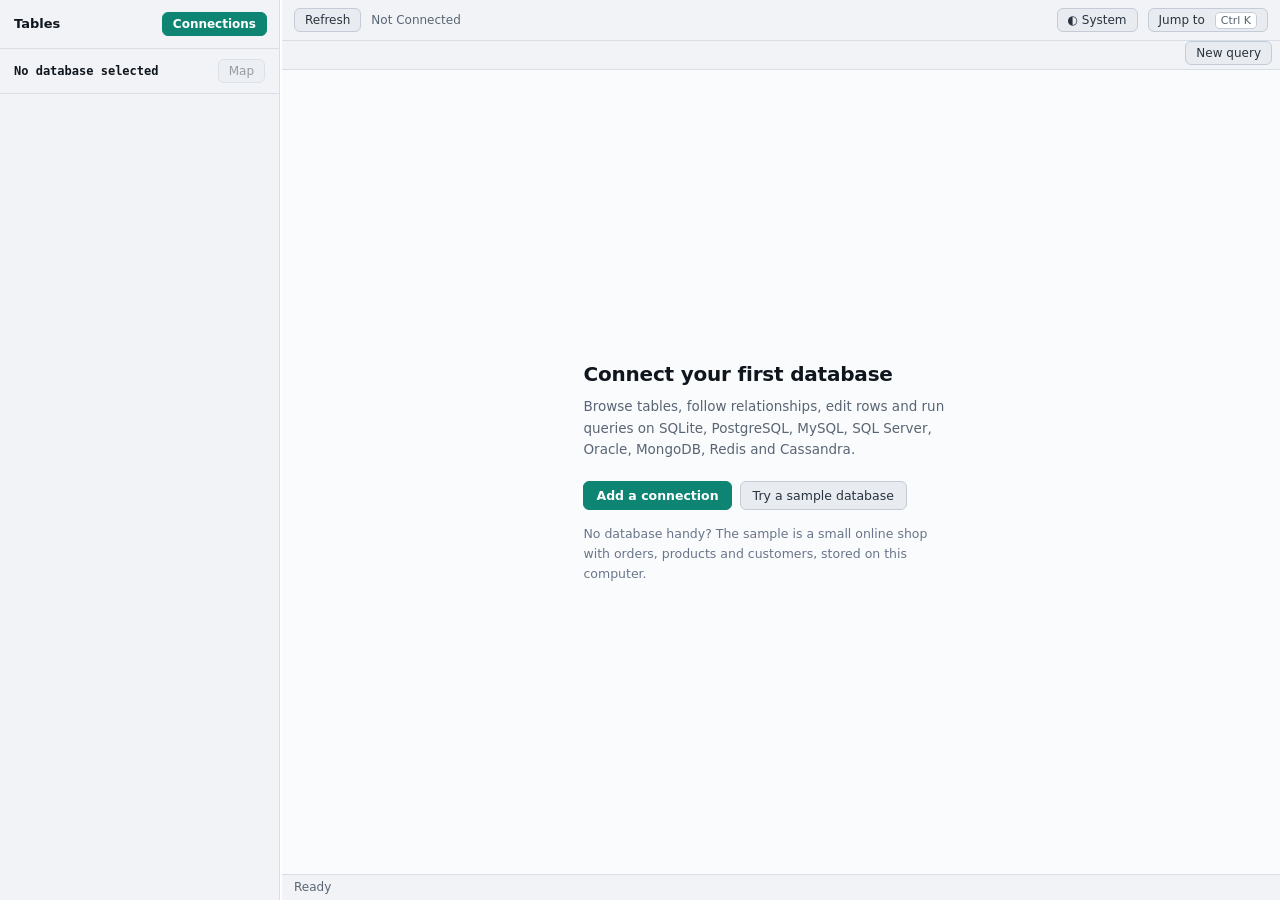
==== static/index.html @ adbc09a6 "Search every table for a value Cmd/Ctrl+Shift+F (or the palette) lists the tables that hold a value " ====
<!DOCTYPE html>
<html lang="en">
<head>
    <meta charset="UTF-8">
    <meta name="viewport" content="width=device-width, initial-scale=1.0">
    <title>Database Visualizer</title>
    <link rel="icon" href="data:image/svg+xml,%3Csvg xmlns='http://www.w3.org/2000/svg' viewBox='0 0 16 16'%3E%3Crect width='16' height='16' rx='3' fill='%2312161b'/%3E%3Cpath d='M3 4.5h10M3 8h10M3 11.5h10M6.5 4v8' stroke='%233fb8a5' stroke-width='1.4' fill='none'/%3E%3C/svg%3E">
    <link rel="stylesheet" href="/static/css/styles.css?v=20261101a">
    <link rel="stylesheet" href="/static/css/theme.css?v=20261101a">
    <link rel="stylesheet" href="/static/lib/codemirror/codemirror.min.css">
    <link rel="stylesheet" href="/static/lib/codemirror/theme/monokai.min.css">
    <link rel="stylesheet" href="/static/lib/codemirror/addon/hint/show-hint.min.css">
</head>
<body>
    <div class="app-container">
        <!-- Sidebar -->
        <div class="sidebar" id="sidebar">
            <!-- Sidebar Header with Connections Button -->
            <div class="sidebar-header">
                <h2>Tables</h2>
                <button class="btn btn-primary btn-sm" id="manage-connections-btn" title="Manage Connections">
                    Connections
                </button>
            </div>

            <!-- Database Browser Section -->
            <div class="database-browser-section">
                <div class="tables-header" id="current-database-header">
                    <span id="current-database-name">No database selected</span>
                    <button class="btn btn-sm" id="open-map-btn" title="See how the tables relate" disabled>Map</button>
                </div>
                <div class="tables-content" id="tables-content">
                    <!-- Tables will be loaded here -->
                </div>
            </div>
        </div>

        <!-- Resize Handle -->
        <div class="sidebar-resize-handle" id="sidebar-resize-handle"></div>

        <!-- Main content area -->
        <div class="main-content">
            <!-- Toolbar -->
            <div class="toolbar">
                <div class="toolbar-left">
                    <button class="btn btn-sm" id="refresh-btn" title="Refresh">
                        Refresh
                    </button>
                    <div class="connection-badge" id="active-conn-badge" style="display: none;">
                        <span class="connection-dot"></span>
                        <span class="connection-name" id="active-conn-name">Not Connected</span>
                    </div>
                    <span class="connection-status" id="connection-status">Not Connected</span>
                </div>
                <div class="toolbar-right">
                    <button class="btn btn-sm" id="theme-btn" title="Colour theme: follow the system, light or dark"></button>
                    <button class="btn btn-sm" id="palette-btn" title="Jump to a table, connection or action">Jump to <kbd>⌘K</kbd></button>
                </div>
            </div>

            <!-- Tabs -->
            <div class="tabs-container">
                <div class="tabs-header" id="tabs-header">
                    <!-- Tabs will be dynamically inserted here -->
                </div>
                <button class="btn btn-sm tab-new" id="new-query-tab-btn" title="New query tab">New query</button>
            </div>

            <!-- Main content area for tabs -->
            <div class="main-content" id="main-content">
                <!-- Tab content areas will be dynamically inserted here -->
            </div>

            <!-- Status bar -->
            <div class="status-bar">
                <div class="status-left">
                    <span id="status-message">Ready</span>
                </div>
                <div class="status-right">
                    <span id="execution-time"></span>
                    <span id="row-count"></span>
                </div>
            </div>
        </div>
    </div>

    <!-- Connection Modal -->
    <div class="modal" id="connection-modal">
        <div class="modal-content">
            <div class="modal-header">
                <h3 id="connection-modal-title">New connection</h3>
                <span class="modal-close" id="connection-modal-close" role="button" aria-label="Close" tabindex="0">×</span>
            </div>
            <div class="modal-body">
                <form id="connection-form">
                    <div class="form-group">
                        <label>Name</label>
                        <input type="text" name="name" class="form-control" placeholder="My Database" required>
                    </div>

                    <div class="form-group" id="environment-group">
                        <label>Environment</label>
                        <select name="environment" id="environment-select" class="form-control">
                            <option value="">Not set</option>
                            <option value="local">Local</option>
                            <option value="development">Development</option>
                            <option value="staging">Staging</option>
                            <option value="production">Production</option>
                        </select>
                        <p class="form-hint" id="environment-hint" style="display: none;">Production connections start read-only. Untick it below if you need to change data.</p>
                    </div>

                    <div class="form-group">
                        <label>Type</label>
                        <select name="type" class="form-control" required>
                            <option value="">Select database type</option>
                            <option value="sqlite">SQLite</option>
                            <option value="postgresql">PostgreSQL</option>
                            <option value="mysql">MySQL</option>
                            <option value="sqlserver">SQL Server</option>
                            <option value="oracle">Oracle</option>
                            <option value="mongodb">MongoDB</option>
                            <option value="redis">Redis</option>
                            <option value="cassandra">Cassandra</option>
                        </select>
                    </div>

                    <div class="form-group" id="host-group">
                        <label>Host</label>
                        <input type="text" name="host" class="form-control" placeholder="localhost">
                    </div>

                    <div class="form-group" id="port-group">
                        <label>Port</label>
                        <input type="number" name="port" class="form-control" placeholder="5432">
                    </div>

                    <div class="form-group" id="connection-url-group" style="display: none;">
                        <label>Connection URL</label>
                        <input type="text" name="connection_url" class="form-control" placeholder="mongodb://username:password@host:port/database?authSource=admin">
                    </div>

                    <div class="form-group" id="database-group">
                        <label>Database / Path</label>
                        <input type="text" name="database" class="form-control" placeholder="database name or file path">
                    </div>

                    <div class="form-group" id="username-group">
                        <label>Username</label>
                        <input type="text" name="username" class="form-control" placeholder="username">
                    </div>

                    <div class="form-group" id="password-group">
                        <label>Password</label>
                        <input type="password" name="password" class="form-control" placeholder="password">
                    </div>

                    <div class="form-group" id="readonly-group">
                        <label class="check-row">
                            <input type="checkbox" name="read_only" id="read-only-checkbox">
                            <span>Read-only: block inserts, updates, deletes and schema changes</span>
                        </label>
                    </div>

                    <div class="form-group" id="ssh-toggle-group">
                        <label class="check-row">
                            <input type="checkbox" name="ssh_enabled" id="ssh-enabled-checkbox">
                            <span>Connect through an SSH tunnel</span>
                        </label>
                    </div>

                    <div id="ssh-fields" class="ssh-fields" style="display: none;">
                        <div class="form-row">
                            <div class="form-group grow">
                                <label>SSH server</label>
                                <input type="text" name="ssh_host" class="form-control" placeholder="bastion.example.com" autocomplete="off">
                            </div>
                            <div class="form-group narrow">
                                <label>Port</label>
                                <input type="number" name="ssh_port" class="form-control" placeholder="22">
                            </div>
                        </div>
                        <div class="form-group">
                            <label>SSH user</label>
                            <input type="text" name="ssh_user" class="form-control" placeholder="your login on the SSH server" autocomplete="off">
                        </div>
                        <div class="form-group">
                            <label>Sign in with</label>
                            <select name="ssh_auth" id="ssh-auth-select" class="form-control">
                                <option value="password">Password</option>
                                <option value="key">Private key file</option>
                            </select>
                        </div>
                        <div class="form-group" id="ssh-password-group">
                            <label>SSH password</label>
                            <input type="password" name="ssh_password" class="form-control" autocomplete="new-password">
                        </div>
                        <div class="form-group" id="ssh-key-group" style="display: none;">
                            <label>Private key file</label>
                            <input type="text" name="ssh_key_path" class="form-control" placeholder="~/.ssh/id_ed25519" autocomplete="off">
                        </div>
                        <div class="form-group" id="ssh-passphrase-group" style="display: none;">
                            <label>Key passphrase (leave empty if the key has none)</label>
                            <input type="password" name="ssh_passphrase" class="form-control" autocomplete="new-password">
                        </div>
                        <p class="form-hint">The database host and port above are as seen from the SSH server, for example <code>localhost</code> or a private address.</p>
                    </div>

                    <div class="form-group" id="ssl-group" style="display: none;">
                        <label style="display: flex; align-items: center; gap: 8px; cursor: pointer;">
                            <input type="checkbox" name="use_ssl" id="use-ssl-checkbox" style="cursor: pointer;">
                            <span>Use SSL/TLS</span>
                        </label>
                    </div>

                    <div class="form-group" id="ssl-certs-group" style="display: none;">
                        <label>CA Certificate (optional)</label>
                        <input type="file" name="ca_cert" id="ca-cert-file" class="form-control" accept=".pem,.crt,.cer" style="padding: 4px;">
                        <small style="color: #999; font-size: 11px;">Root CA certificate for server verification</small>
                    </div>

                    <div class="form-group" id="ssl-client-cert-group" style="display: none;">
                        <label>Client Certificate (optional)</label>
                        <input type="file" name="client_cert" id="client-cert-file" class="form-control" accept=".pem,.crt,.cer" style="padding: 4px;">
                        <small style="color: #999; font-size: 11px;">Client certificate for mutual TLS</small>
                    </div>

                    <div class="form-group" id="ssl-client-key-group" style="display: none;">
                        <label>Client Key (optional)</label>
                        <input type="file" name="client_key" id="client-key-file" class="form-control" accept=".pem,.key" style="padding: 4px;">
                        <small style="color: #999; font-size: 11px;">Private key for client certificate</small>
                    </div>

                    <div class="form-actions">
                        <button type="button" class="btn" id="test-connection-btn">Test connection</button>
                        <button type="submit" class="btn btn-primary">Save connection</button>
                        <button type="button" class="btn" id="cancel-connection-btn">Cancel</button>
                    </div>
                </form>
            </div>
        </div>
    </div>

    <!-- Assistant settings -->
    <input type="file" id="import-file" accept=".csv,.tsv,.txt,text/csv,text/plain,text/tab-separated-values" hidden>
    <div class="modal" id="import-modal">
        <div class="modal-content modal-large">
            <div class="modal-header">
                <h3 id="import-title">Import CSV</h3>
                <span class="modal-close" id="import-close" role="button" aria-label="Close" tabindex="0">×</span>
            </div>
            <div class="modal-body">
                <div id="import-body"></div>
                <div class="import-status" id="import-status" role="status" style="display: none;"></div>
                <div class="form-actions">
                    <button type="button" class="btn" id="import-cancel">Cancel</button>
                    <button type="button" class="btn" id="import-check" title="Try every row and undo it again, to see whether the import would work">Check without importing</button>
                    <button type="button" class="btn btn-primary" id="import-run">Import</button>
                </div>
            </div>
        </div>
    </div>

    <div class="modal" id="saved-queries-modal">
        <div class="modal-content modal-medium">
            <div class="modal-header">
                <h3>Saved queries</h3>
                <span class="modal-close" id="saved-queries-close" role="button" aria-label="Close" tabindex="0">×</span>
            </div>
            <div class="modal-body">
                <input type="search" class="form-control" id="saved-queries-filter" placeholder="Filter by name or SQL" aria-label="Filter saved queries" autocomplete="off" autocapitalize="off" autocorrect="off" spellcheck="false">
                <div class="saved-list" id="saved-queries-list"></div>
                <p class="form-hint" id="saved-queries-empty"></p>
            </div>
        </div>
    </div>

    <div class="modal" id="explorer-modal">
        <div class="modal-content modal-medium">
            <div class="modal-header">
                <h3 id="explorer-title">Explore this record</h3>
                <span class="modal-close" id="explorer-close" role="button" aria-label="Close" tabindex="0">×</span>
            </div>
            <div class="modal-body">
                <button type="button" class="btn" id="explorer-back" hidden>← Back</button>
                <div id="explorer-body"></div>
            </div>
        </div>
    </div>

    <div class="modal" id="ai-settings-modal">
        <div class="modal-content modal-medium">
            <div class="modal-header">
                <h3>SQL assistant</h3>
                <span class="modal-close" id="ai-settings-close" role="button" aria-label="Close" tabindex="0">×</span>
            </div>
            <div class="modal-body">
                <p class="ai-lede">Describe what you want in plain English and Claude writes the SQL into your editor. It never runs it: you read it, then press Run.</p>
                <div class="ai-disclosure">
                    <strong>What is sent to the Anthropic API when you use it</strong>
                    <ul>
                        <li>the type of database (for example MySQL)</li>
                        <li>the <em>names</em> of your tables and columns, and the foreign keys between them</li>
                        <li>the text you type</li>
                    </ul>
                    <strong>What is never sent</strong>
                    <ul>
                        <li>row data, query results, passwords, hosts or file paths</li>
                    </ul>
                    <p>Use <em>Show what's sent</em> in the Ask panel to see the exact text before anything is sent.</p>
                </div>
                <div class="form-group">
                    <label>Anthropic API key</label>
                    <input type="password" id="ai-key" class="form-control" autocomplete="new-password" spellcheck="false">
                    <p class="form-hint">Stored encrypted on this computer. Create one in the Anthropic Console. Using it is billed to your Anthropic account.</p>
                    <p class="form-hint" id="ai-env-note" style="display: none;">No key is saved, so the <code>ANTHROPIC_API_KEY</code> from your environment will be used.</p>
                </div>
                <label class="check-row"><input type="checkbox" id="ai-consent"><span>I understand what is sent and that it leaves this computer</span></label>
                <div class="ai-error" id="ai-error" role="alert"></div>
                <div class="form-actions">
                    <span class="ai-state" id="ai-state"></span>
                    <button type="button" class="btn" id="ai-remove-key" style="display: none;">Remove saved key</button>
                    <button type="button" class="btn" id="ai-turn-off" style="display: none;">Turn off</button>
                    <button type="button" class="btn btn-primary" id="ai-save">Turn on</button>
                    <button type="button" class="btn" id="ai-cancel">Cancel</button>
                </div>
            </div>
        </div>
    </div>

    <!-- Connections Manager Modal -->
    <div class="modal" id="connections-manager-modal">
        <div class="modal-content modal-medium">
            <div class="modal-header">
                <h3>Connections</h3>
                <span class="modal-close" id="connections-manager-close" role="button" aria-label="Close" tabindex="0">×</span>
            </div>
            <div class="modal-body">
                <div class="connections-manager-toolbar">
                    <button class="btn btn-primary btn-sm" id="new-connection-btn-manager" title="New Connection">
                        New connection
                    </button>
                </div>
                <div class="connections-list" id="connections-list">
                    <!-- Connections will be loaded here -->
                </div>
            </div>
        </div>
    </div>

    <!-- Scripts -->
    <script src="/static/lib/codemirror/codemirror.min.js"></script>
    <script src="/static/lib/codemirror/mode/sql/sql.min.js"></script>
    <script src="/static/lib/codemirror/mode/javascript/javascript.min.js"></script>
    <script src="/static/lib/codemirror/addon/edit/matchbrackets.min.js"></script>
    <script src="/static/lib/codemirror/addon/edit/closebrackets.min.js"></script>
    <script src="/static/lib/codemirror/addon/search/searchcursor.min.js"></script>
    <script src="/static/lib/codemirror/addon/hint/show-hint.min.js"></script>
    <script src="/static/lib/codemirror/addon/hint/sql-hint.min.js"></script>
    <script src="/static/lib/codemirror/addon/hint/anyword-hint.min.js"></script>
    <script src="/static/lib/codemirror/addon/hint/javascript-hint.min.js"></script>

    <script src="/static/js/theme.js?v=20261101a"></script>
    <script src="/static/js/ui.js?v=20261101a"></script>
    <script src="/static/js/insights.js?v=20261101a"></script>
    <script src="/static/js/assistant.js?v=20261101a"></script>
    <script src="/static/js/saved.js?v=20261101a"></script>
    <script src="/static/js/importer.js?v=20261101a"></script>
    <script src="/static/js/relations.js?v=20261101a"></script>
    <script src="/static/js/finder.js?v=20261101a"></script>
    <script src="/static/js/explorer.js?v=20261101a"></script>
    <script src="/static/js/switcher.js?v=20261101a"></script>
    <script src="/static/js/connection.js?v=20261101a"></script>
    <script src="/static/js/query.js?v=20261101a"></script>
    <script src="/static/js/tabs.js?v=20261101a"></script>
    <script src="/static/js/search.js?v=20261101a"></script>
    <script src="/static/js/palette.js?v=20261101a"></script>
    <script src="/static/js/app.js?v=20261101a"></script>
</body>
</html>
---- static/css/styles.css ----
* {
    margin: 0;
    padding: 0;
    box-sizing: border-box;
}

:root {
    --primary-color: #007bff;
    --success-color: #28a745;
    --danger-color: #dc3545;
    --warning-color: #ffc107;
    --dark-bg: var(--lg-bg);
    --sidebar-bg: var(--lg-panel);
    --content-bg: var(--lg-content);
    --border-color: var(--lg-border);
    --text-color: #cccccc;
    --text-muted: var(--lg-muted-2);
    --hover-bg: var(--lg-hover);
    --input-bg: var(--lg-input);
}

body {
    font-family: -apple-system, BlinkMacSystemFont, 'Segoe UI', system-ui, sans-serif;
    font-size: 12px;
    color: var(--lg-text);
    background-color: var(--lg-bg);
    overflow: hidden;
    -webkit-font-smoothing: antialiased;
    -moz-osx-font-smoothing: grayscale;
}

.app-container {
    display: flex;
    height: 100vh;
    width: 100vw;
}

/* Sidebar */
.sidebar {
    width: 280px;
    min-width: 200px;
    max-width: 600px;
    background-color: var(--lg-panel);
    border-right: 1px solid var(--lg-border);
    display: flex;
    flex-direction: column;
    overflow: hidden;
    flex-shrink: 0;
}

/* Sidebar Resize Handle */
.sidebar-resize-handle {
    width: 5px;
    background-color: var(--lg-border);
    cursor: col-resize;
    position: relative;
    flex-shrink: 0;
}

.sidebar-resize-handle:hover {
    background-color: #007bff;
    width: 6px;
}

.sidebar-resize-handle::before {
    content: '';
    position: absolute;
    top: 0;
    bottom: 0;
    left: -4px;
    right: -4px;
    /* Invisible wider hit area for easier grabbing */
}

.sidebar-resize-handle::after {
    content: '';
    position: absolute;
    top: 50%;
    left: 50%;
    transform: translate(-50%, -50%);
    width: 3px;
    height: 30px;
    background: repeating-linear-gradient(
        to bottom,
        transparent,
        transparent 2px,
        var(--lg-muted-2) 2px,
        var(--lg-muted-2) 4px
    );
    opacity: 0;
}

.sidebar-resize-handle:hover::after {
    opacity: 0.3;
}

.sidebar-resize-handle.resizing {
    background-color: #007bff;
    width: 6px;
}

.sidebar-resize-handle.resizing::after {
    opacity: 0.5;
}

body.sidebar-resizing {
    cursor: col-resize !important;
    user-select: none !important;
}

body.sidebar-resizing * {
    cursor: col-resize !important;
}

.sidebar-header {
    padding: 10px 12px;
    border-bottom: 1px solid var(--lg-border);
    display: flex;
    justify-content: space-between;
    align-items: center;
    background-color: var(--lg-panel);
    flex-shrink: 0;
}

.sidebar-header h2 {
    font-size: 11px;
    font-weight: 600;
    color: var(--lg-muted);
    text-transform: uppercase;
    letter-spacing: 0.8px;
}

.sidebar-header .btn {
    display: flex;
    align-items: center;
    gap: 4px;
    font-size: 11px;
}

/* Database Browser Section */
.database-browser-section {
    flex: 1;
    display: flex;
    flex-direction: column;
    overflow: hidden;
    background-color: var(--lg-content);
}

/* Connections Manager Modal */
.connections-manager-toolbar {
    margin-bottom: 20px;
    display: flex;
    justify-content: flex-end;
}

#new-connection-btn-manager {
    font-weight: 500;
    padding: 8px 16px;
}

.modal-content.modal-medium {
    max-width: 650px;
}

#connections-manager-modal .connections-list {
    max-height: 450px;
    overflow-y: auto;
    padding: 10px;
    background-color: var(--lg-bg);
    border-radius: 8px;
}


#connections-manager-modal .connections-list::-webkit-scrollbar {
    width: 6px;
}

#connections-manager-modal .connections-list::-webkit-scrollbar-track {
    background: transparent;
}

#connections-manager-modal .connections-list::-webkit-scrollbar-thumb {
    background: var(--lg-border);
    border-radius: 3px;
}

#connections-manager-modal .connections-list::-webkit-scrollbar-thumb:hover {
    background: var(--lg-muted-2);
}

#connections-manager-modal .modal-body {
    padding: 24px;
}

#connections-manager-modal .modal-header h3 {
    font-size: 13px;
    font-weight: 600;
    text-transform: uppercase;
    letter-spacing: 0.5px;
    color: var(--lg-muted);
}

.connection-item {
    padding: 12px 14px;
    cursor: pointer;
    display: flex;
    justify-content: space-between;
    align-items: center;
    font-size: 12px;
    background-color: var(--lg-panel);
    border-radius: 6px;
    margin-bottom: 6px;
    border: 1px solid transparent;
}

.connection-item:hover {
    background-color: var(--lg-hover);
    border-color: var(--lg-border);
}

.connection-item.active {
    background-color: rgba(0, 123, 255, 0.12);
    border-color: #007bff;
    box-shadow: 0 0 0 1px rgba(0, 123, 255, 0.3);
}

.connection-item.connected:not(.active) {
    background-color: var(--lg-content);
    border-color: rgba(0, 123, 255, 0.2);
}

.connection-info {
    flex: 1;
    display: flex;
    align-items: center;
    gap: 12px;
    cursor: pointer;
    min-width: 0;
}

.connection-name {
    font-weight: 500;
    font-size: 13px;
    color: var(--lg-text);
    flex-shrink: 0;
}

.connection-type {
    font-size: 10px;
    color: var(--lg-muted-2);
    background-color: var(--wash-03);
    padding: 5px 12px;
    border-radius: 14px;
    display: inline-block;
    text-transform: uppercase;
    letter-spacing: 1px;
    font-weight: 600;
    border: 1px solid var(--wash-08);
}

.connection-actions {
    display: flex;
    gap: 4px;
    align-items: center;
}

.connection-actions button {
    background: transparent;
    border: none;
    color: var(--lg-muted-2);
    cursor: pointer;
    padding: 6px 8px;
    font-size: 16px;
    border-radius: 4px;
}

.connection-actions button:hover {
    background-color: var(--lg-hover);
    color: var(--lg-text);
}

.connection-actions .connect-btn {
    font-size: 18px;
}

.connection-item.connected .connection-actions .connect-btn,
.connection-item.active .connection-actions .connect-btn {
    color: #28a745;
}

.connection-actions .edit-btn,
.connection-actions .delete-btn {
    opacity: 0;
    transition: opacity 0.2s;
}

.connection-item:hover .connection-actions .edit-btn,
.connection-item:hover .connection-actions .delete-btn {
    opacity: 0.6;
}

.connection-actions .edit-btn:hover {
    opacity: 1 !important;
}

.connection-actions .delete-btn:hover {
    background-color: rgba(220, 53, 69, 0.15);
    color: #dc3545;
    opacity: 1 !important;
}

/* Tables Browser */
.tables-header {
    padding: 10px 12px;
    font-weight: 600;
    border-bottom: 1px solid var(--lg-border);
    background-color: var(--lg-panel);
    flex-shrink: 0;
}

#current-database-name {
    font-weight: 600;
    font-size: 12px;
    color: var(--lg-text);
    overflow: hidden;
    text-overflow: ellipsis;
    white-space: nowrap;
}

.tables-content {
    flex: 1;
    overflow-y: auto;
    padding: 8px;
    background-color: var(--lg-bg);
}

.tree-item {
    padding: 7px 10px;
    cursor: pointer;
    display: flex;
    align-items: center;
    gap: 8px;
    border-radius: 4px;
    transition: background-color 0.15s;
    margin-bottom: 2px;
    background-color: var(--lg-panel);
}

.tree-item:hover {
    background-color: var(--lg-field);
}

.tree-item.selected {
    background-color: #007bff;
}

.tree-icon {
    width: 16px;
    text-align: center;
    flex-shrink: 0;
    font-size: 14px;
}

.tree-label {
    flex: 1;
    overflow: hidden;
    text-overflow: ellipsis;
    white-space: nowrap;
    font-size: 12px;
    font-weight: 400;
    color: var(--lg-text);
}

.tree-count {
    font-size: 10px;
    color: var(--lg-muted);
    background-color: var(--wash-05);
    padding: 2px 6px;
    border-radius: 8px;
    font-weight: 500;
}

/* Main Content - moved to line 761 with proper overflow */

/* Toolbar */
.toolbar {
    padding: 8px 12px;
    border-bottom: 1px solid var(--lg-border);
    display: flex;
    justify-content: space-between;
    align-items: center;
    background-color: var(--lg-panel);
    flex-shrink: 0;
}

.toolbar-left, .toolbar-right {
    display: flex;
    gap: 10px;
    align-items: center;
}

.connection-status {
    font-size: 11px;
    color: var(--lg-muted);
    padding: 4px 8px;
    background-color: var(--lg-bg);
    border-radius: 3px;
}

.connection-status.connected {
    color: #28a745;
}

/* Tabs */
.tabs-container {
    display: flex;
    border-bottom: 1px solid var(--lg-border);
    background-color: var(--lg-panel);
    align-items: center;
    flex-shrink: 0;
}

.tabs-header {
    display: flex;
    flex: 1;
    overflow-x: auto;
}

.tab {
    padding: 8px 12px;
    cursor: pointer;
    border-right: 1px solid var(--lg-border);
    display: flex;
    align-items: center;
    gap: 6px;
    background-color: var(--lg-content);
    transition: background-color 0.15s;
    position: relative;
}

.tab:hover {
    background-color: var(--lg-field);
}

.tab.active {
    background-color: var(--lg-bg);
    border-bottom: 2px solid #007bff;
}

.tab-label {
    font-size: 12px;
    color: var(--lg-text);
}

.tab-close {
    font-size: 16px;
    opacity: 0.6;
    transition: opacity 0.2s;
}

.tab-close:hover {
    opacity: 1;
}

.tab-new {
    margin-left: auto;
    margin-right: 10px;
}

/* Query Editor */
.query-editor-container {
    border-bottom: 1px solid var(--lg-border);
}

.query-editor-toolbar {
    padding: 8px 12px;
    border-bottom: 1px solid var(--lg-border);
    display: flex;
    gap: 8px;
    align-items: center;
    background-color: var(--lg-panel);
}

.database-selector {
    padding: 4px 8px;
    background-color: var(--lg-field);
    border: 1px solid var(--lg-border-strong);
    border-radius: 3px;
    color: var(--lg-text);
    font-size: 12px;
}

.query-editor {
    height: 300px;
}

.CodeMirror {
    height: 100% !important;
    font-size: 12px;
    font-family: -apple-system, BlinkMacSystemFont, 'Segoe UI', system-ui, sans-serif;
}

/* Results */
.results-container {
    flex: 1;
    display: flex;
    flex-direction: column;
    overflow: hidden;
}

.results-toolbar {
    padding: 8px 12px;
    border-bottom: 1px solid var(--lg-border);
    display: flex;
    justify-content: space-between;
    align-items: center;
    background-color: var(--lg-panel);
}

.results-info {
    font-size: 11px;
    color: var(--lg-muted);
}

.results-actions {
    display: flex;
    gap: 10px;
}

.results-grid {
    flex: 1;
    overflow: auto;
}

.data-table {
    width: 100%;
    border-collapse: collapse;
    font-size: 12px;
    table-layout: fixed;
    font-family: -apple-system, BlinkMacSystemFont, 'Segoe UI', system-ui, sans-serif;
}

.data-table thead {
    background-color: var(--lg-deep);
    position: sticky;
    top: 0;
    z-index: 10;
}

.data-table th {
    padding: 8px 10px;
    text-align: left;
    font-weight: 600;
    border-bottom: 1px solid var(--lg-field);
    border-right: 1px solid var(--lg-field);
    position: relative;
    white-space: nowrap;
    min-width: 100px;
    background-color: var(--lg-deep);
    color: var(--lg-muted);
    font-size: 11px;
}

/* Inner content wrapper for proper text overflow */
.data-table th .th-content {
    display: block;
    overflow: hidden;
    text-overflow: ellipsis;
    white-space: nowrap;
    padding-right: 10px;
}

/* Resize handle */
.data-table th .resize-handle {
    position: absolute;
    top: 0;
    right: 0;
    width: 8px;
    height: 100%;
    cursor: col-resize !important;
    user-select: none;
    z-index: 1001;
    background-color: transparent;
}

.data-table th .resize-handle:hover {
    background-color: var(--wash-05);
}

.data-table th .resize-handle:active {
    background-color: rgba(0, 123, 255, 0.2);
}

/* Visual feedback during resize */
.data-table th.resizing {
    background-color: var(--lg-field);
}

body.col-resizing {
    cursor: col-resize !important;
    user-select: none !important;
}

.data-table tbody tr {
    background-color: #232323;
}

.data-table tbody tr:nth-child(odd) {
    background-color: var(--lg-bg);
}

.data-table tbody tr:hover {
    background-color: var(--lg-row-hover) !important;
}

.data-table td {
    padding: 6px 10px;
    border-bottom: 1px solid var(--lg-field);
    border-right: 1px solid var(--lg-field);
    overflow: hidden;
    text-overflow: ellipsis;
    white-space: nowrap;
    font-size: 12px;
    color: var(--lg-text);
}

.data-table td.null {
    color: var(--lg-faint);
    font-style: normal;
}

.data-table td.editable {
    cursor: text;
}

.data-table td.editable:focus {
    outline: 2px solid #007bff;
    outline-offset: -2px;
    background-color: var(--lg-field);
}

.data-table td.modified {
    background-color: rgba(255, 193, 7, 0.15);
    border-left: 3px solid #ffc107;
}

.data-table tr.new-row {
    background-color: rgba(40, 167, 69, 0.15);
}

.data-table tr.new-row td {
    border-left: 3px solid #28a745;
}

.data-table td.json-editable,
.data-table td.long-text-editable {
    cursor: default !important;
    position: relative;
    background-color: var(--wash-05);
    color: var(--lg-string);
}

.data-table td.json-editable .json-view-icon,
.data-table td.long-text-editable .json-view-icon {
    position: absolute;
    right: 5px;
    top: 50%;
    transform: translateY(-50%);
    cursor: pointer;
    padding: 2px 4px;
    border-radius: 3px;
    z-index: 10;
    pointer-events: all;
}

.data-table td.json-editable .json-view-icon:hover,
.data-table td.long-text-editable .json-view-icon:hover {
    background-color: var(--wash-10);
}

.data-table td.json-editable .json-preview,
.data-table td.long-text-editable .json-preview {
    display: inline-block;
    max-width: calc(100% - 25px);
}


.data-table td[contenteditable="false"] {
    background-color: var(--wash-05);
    color: var(--lg-string);
    cursor: not-allowed;
}

/* JSON cells - make clickable */
.json-cell {
    background-color: var(--wash-03);
    padding: 2px 6px;
    border-radius: 2px;
    border: 1px solid var(--wash-10);
    display: inline-flex;
    align-items: center;
    gap: 4px;
    min-width: 0;
    max-width: 100%;
    overflow: hidden;
    cursor: pointer;
}

.json-cell:hover {
    background-color: var(--wash-06);
    border-color: var(--wash-15);
}

.json-preview {
    flex: 1;
    overflow: hidden;
    text-overflow: ellipsis;
    white-space: nowrap;
    color: var(--lg-string);
}

.json-icon {
    opacity: 0.5;
    font-size: 10px;
    flex-shrink: 0;
}

/* JSON syntax highlighting */
.json-key {
    color: var(--lg-json-key);
}

.json-string {
    color: var(--lg-string);
}

.json-number {
    color: var(--lg-json-number);
}

.json-boolean {
    color: var(--lg-json-bool);
}

.json-null {
    color: var(--lg-muted-2);
}

/* Status Bar */
.status-bar {
    padding: 6px 12px;
    border-top: 1px solid var(--lg-border);
    background-color: var(--lg-panel);
    display: flex;
    justify-content: space-between;
    align-items: center;
    font-size: 11px;
    color: var(--lg-muted);
    flex-shrink: 0;
}

.status-right {
    display: flex;
    gap: 20px;
}

/* Buttons */
.btn {
    padding: 10px 20px;
    background-color: var(--lg-field);
    border: 2px solid var(--lg-border-strong);
    border-radius: 8px;
    color: var(--lg-text);
    cursor: pointer;
    font-size: 13px;
    font-weight: 500;
    transition: all 0.2s ease;
}

.btn:hover {
    background-color: #353535;
    border-color: var(--lg-border-stronger);
    transform: translateY(-1px);
}

.btn:active {
    transform: translateY(0);
}

.btn-sm {
    padding: 6px 12px;
    font-size: 12px;
}

.btn-primary {
    background: linear-gradient(135deg, #007bff 0%, #0056b3 100%);
    border-color: transparent;
    color: white;
    box-shadow: 0 2px 8px rgba(0, 123, 255, 0.3);
}

.btn-primary:hover {
    background: linear-gradient(135deg, #0069d9 0%, #004085 100%);
    box-shadow: 0 4px 12px rgba(0, 123, 255, 0.4);
}

.btn-success {
    background: linear-gradient(135deg, #28a745 0%, #1e7e34 100%);
    border-color: transparent;
    color: white;
    box-shadow: 0 2px 8px rgba(40, 167, 69, 0.3);
}

.btn-success:hover {
    background: linear-gradient(135deg, #218838 0%, #155724 100%);
    box-shadow: 0 4px 12px rgba(40, 167, 69, 0.4);
}

.btn-danger {
    background: linear-gradient(135deg, #dc3545 0%, #bd2130 100%);
    border-color: transparent;
    color: white;
    box-shadow: 0 2px 8px rgba(220, 53, 69, 0.3);
}

.btn-danger:hover {
    background: linear-gradient(135deg, #c82333 0%, #a71d2a 100%);
    box-shadow: 0 4px 12px rgba(220, 53, 69, 0.4);
}

/* Modal */
.modal {
    display: none;
    position: fixed;
    top: 0;
    left: 0;
    width: 100%;
    height: 100%;
    background-color: rgba(0, 0, 0, 0.75);
    backdrop-filter: blur(4px);
    -webkit-backdrop-filter: blur(4px);
    z-index: 1000;
    align-items: center;
    justify-content: center;
    animation: modalFadeIn 0.2s ease;
}

@keyframes modalFadeIn {
    from {
        opacity: 0;
    }
    to {
        opacity: 1;
    }
}

.modal.active {
    display: flex;
}

.modal-content {
    background: linear-gradient(to bottom, var(--lg-content) 0%, var(--lg-panel) 100%);
    border: 1px solid #4a4a4e;
    border-radius: 12px;
    width: 90%;
    max-width: 520px;
    max-height: 90vh;
    overflow: hidden;
    box-shadow: 0 20px 60px rgba(0, 0, 0, 0.5);
    display: flex;
    flex-direction: column;
    animation: modalSlideIn 0.3s ease;
}

@keyframes modalSlideIn {
    from {
        opacity: 0;
        transform: translateY(-30px) scale(0.95);
    }
    to {
        opacity: 1;
        transform: translateY(0) scale(1);
    }
}

.modal-content.modal-large {
    max-width: 90%;
}

.modal-header {
    padding: 20px 24px;
    border-bottom: 1px solid var(--lg-border);
    display: flex;
    justify-content: space-between;
    align-items: center;
    background: linear-gradient(135deg, #007bff 0%, #0056b3 100%);
    position: relative;
    overflow: hidden;
}

.modal-header::before {
    content: '';
    position: absolute;
    top: 0;
    left: 0;
    right: 0;
    bottom: 0;
    background: linear-gradient(135deg, var(--wash-10) 0%, rgba(255,255,255,0) 100%);
    pointer-events: none;
}

.modal-header h3 {
    font-size: 16px;
    font-weight: 600;
    color: var(--lg-modal-title);
    text-shadow: var(--lg-title-shadow);
    position: relative;
    z-index: 1;
}

.modal-close {
    font-size: 24px;
    cursor: pointer;
    color: var(--lg-modal-close);
    transition: all 0.2s;
    position: relative;
    z-index: 1;
    width: 32px;
    height: 32px;
    display: flex;
    align-items: center;
    justify-content: center;
    border-radius: 6px;
}

.modal-close:hover {
    color: var(--lg-modal-title);
    background-color: var(--wash-15);
    transform: scale(1.1);
}

.modal-body {
    padding: 24px;
    overflow-y: auto;
    max-height: calc(90vh - 120px);
}

.modal-body::-webkit-scrollbar {
    width: 8px;
}

.modal-body::-webkit-scrollbar-track {
    background: transparent;
}

.modal-body::-webkit-scrollbar-thumb {
    background-color: var(--wash-10);
    border-radius: 10px;
}

.modal-body::-webkit-scrollbar-thumb:hover {
    background-color: var(--wash-20);
}

/* Forms */
.form-group {
    margin-bottom: 18px;
}

.form-group label {
    display: block;
    margin-bottom: 8px;
    font-size: 12px;
    font-weight: 600;
    color: var(--lg-text);
    text-transform: uppercase;
    letter-spacing: 0.5px;
    font-size: 10px;
}

.form-control {
    width: 100%;
    padding: 10px 14px;
    background-color: var(--lg-bg);
    border: 2px solid var(--lg-border-strong);
    border-radius: 8px;
    color: var(--lg-text);
    font-size: 13px;
    transition: all 0.2s ease;
}

.form-control:hover {
    border-color: var(--lg-border-stronger);
}

.form-control:focus {
    outline: none;
    border-color: #007bff;
    background-color: #252525;
    box-shadow: 0 0 0 3px rgba(0, 123, 255, 0.1);
}

.form-control::placeholder {
    color: var(--lg-faint);
}

select.form-control {
    cursor: pointer;
    background-image: url("data:image/svg+xml,%3Csvg xmlns='http://www.w3.org/2000/svg' width='12' height='12' viewBox='0 0 12 12'%3E%3Cpath fill='%23999' d='M6 9L1 4h10z'/%3E%3C/svg%3E");
    background-repeat: no-repeat;
    background-position: right 12px center;
    padding-right: 35px;
    appearance: none;
    -webkit-appearance: none;
    -moz-appearance: none;
}

select.form-control:focus {
    background-image: url("data:image/svg+xml,%3Csvg xmlns='http://www.w3.org/2000/svg' width='12' height='12' viewBox='0 0 12 12'%3E%3Cpath fill='%23007bff' d='M6 9L1 4h10z'/%3E%3C/svg%3E");
}

select.form-control option {
    background-color: var(--lg-field);
    color: var(--lg-text);
    padding: 8px;
}

input[type="checkbox"] {
    width: 18px;
    height: 18px;
    cursor: pointer;
    accent-color: #007bff;
}

input[type="file"].form-control {
    padding: 8px 14px;
    cursor: pointer;
}

input[type="file"].form-control::-webkit-file-upload-button {
    padding: 6px 12px;
    background: linear-gradient(135deg, #007bff 0%, #0056b3 100%);
    border: none;
    border-radius: 6px;
    color: white;
    font-size: 12px;
    font-weight: 500;
    cursor: pointer;
    margin-right: 12px;
    transition: all 0.2s ease;
}

input[type="file"].form-control::-webkit-file-upload-button:hover {
    background: linear-gradient(135deg, #0069d9 0%, #004085 100%);
    box-shadow: 0 2px 8px rgba(0, 123, 255, 0.3);
}

.form-group small {
    display: block;
    margin-top: 6px;
    color: var(--lg-muted);
    font-size: 11px;
    line-height: 1.4;
}

.form-actions {
    margin-top: 28px;
    padding-top: 20px;
    border-top: 1px solid var(--lg-border-strong);
    display: flex;
    gap: 12px;
    justify-content: flex-end;
}

/* Table toolbar */
.table-toolbar {
    padding: 8px 12px;
    border-bottom: 1px solid var(--lg-field);
    display: flex;
    gap: 10px;
    align-items: center;
    background-color: var(--lg-deep);
    font-size: 12px;
}

.table-toolbar .results-info {
    color: var(--lg-muted);
    font-weight: 500;
}

/* Table data grid in MODAL only */
.modal .table-data-grid {
    overflow: auto;
    max-height: calc(90vh - 150px);
}

.pagination-controls {
    margin-left: auto;
    display: flex;
    gap: 8px;
    align-items: center;
}

.pagination-controls span {
    color: var(--lg-muted);
    font-size: 11px;
    padding: 4px 8px;
}

/* Scrollbar styling */
::-webkit-scrollbar {
    width: 12px;
    height: 12px;
}

::-webkit-scrollbar-track {
    background: var(--lg-deep);
}

::-webkit-scrollbar-thumb {
    background: var(--lg-border-strong);
    border-radius: 6px;
    border: 2px solid var(--lg-deep);
}

::-webkit-scrollbar-thumb:hover {
    background: var(--lg-border-stronger);
}

::-webkit-scrollbar-corner {
    background: var(--lg-deep);
}

/* Error message */
.error-message {
    padding: 15px;
    background-color: rgba(220, 53, 69, 0.1);
    border: 1px solid #dc3545;
    border-radius: 4px;
    color: #dc3545;
    margin: 10px;
    font-size: 12px;
}

.success-message {
    padding: 15px;
    background-color: rgba(40, 167, 69, 0.1);
    border: 1px solid #28a745;
    border-radius: 4px;
    color: #28a745;
    margin: 10px;
    font-size: 12px;
}

/* Loading spinner */
.spinner {
    border: 3px solid var(--lg-border);
    border-top: 3px solid #007bff;
    border-radius: 50%;
    width: 30px;
    height: 30px;
    animation: spin 1s linear infinite;
    margin: 20px auto;
}

@keyframes spin {
    0% { transform: rotate(0deg); }
    100% { transform: rotate(360deg); }
}

/* Connection Badge */
.connection-badge {
    display: flex;
    align-items: center;
    gap: 8px;
    padding: 6px 12px;
    background: #007bff;
    border-radius: 4px;
    font-weight: 500;
    font-size: 12px;
    margin-left: 10px;
}

.connection-dot {
    width: 8px;
    height: 8px;
    border-radius: 50%;
    background: #4ade80;
    animation: pulse 2s infinite;
    flex-shrink: 0;
}

@keyframes pulse {
    0%, 100% { opacity: 1; }
    50% { opacity: 0.5; }
}

/* Tab Icons */
.tab-icon {
    font-size: 14px;
    margin-right: 4px;
    flex-shrink: 0;
}

/* Main Content Area - OUTER container (sidebar sibling) */
.app-container > .main-content {
    flex: 1;
    display: flex;
    flex-direction: column;
    overflow: hidden;
    background-color: var(--lg-content);
}

/* Main Content Area - INNER container (for tab contents) */
#main-content {
    flex: 1;
    display: flex;
    flex-direction: column;
    overflow: hidden;
    min-height: 0;
}

.tab-content {
    display: none;
    flex: 1;
    flex-direction: column;
    overflow: hidden;
    min-height: 0;
}

.tab-content.active {
    display: flex !important;
}

/* Query Editor Container in Tab */
.tab-content .query-editor-container {
    border-bottom: 1px solid var(--border-color);
    display: flex;
    flex-direction: column;
}

.tab-content .query-editor {
    flex: 1;
    min-height: 300px;
}

.tab-content .results-container {
    flex: 1;
    display: flex;
    flex-direction: column;
    overflow: hidden;
}

/* Table Data Container in Tab */
.table-data-container {
    flex: 1;
    display: flex;
    flex-direction: column;
    overflow: hidden;
    background-color: var(--lg-bg);
}

.table-data-grid {
    flex: 1;
    overflow: auto;
    min-height: 0;
    background-color: var(--lg-bg);
}


.table-toolbar {
    flex-shrink: 0;
}


/* Tab close button hover */
.tab-close:hover {
    background-color: #dc3545;
    color: white;
    border-radius: 3px;
}

/* Connection Badges Container */
.connection-badges-container {
    display: flex;
    gap: 10px;
    align-items: center;
    margin-left: 15px;
    flex-wrap: wrap;
}

.connection-badges-container .connection-badge {
    display: flex;
    align-items: center;
    gap: 8px;
    padding: 6px 12px;
    background: var(--lg-input);
    border: 2px solid var(--lg-border);
    border-radius: 4px;
    font-weight: 500;
    font-size: 12px;
    cursor: pointer;
}

.connection-badges-container .connection-badge:hover {
    background: var(--lg-hover);
    border-color: #007bff;
}

.connection-badges-container .connection-badge.active {
    background: #007bff;
    border-color: #007bff;
}

.connection-badges-container .connection-close {
    margin-left: 5px;
    font-size: 16px;
    opacity: 0.6;
    cursor: pointer;
    padding: 0 4px;
}

.connection-badges-container .connection-close:hover {
    opacity: 1;
    background-color: #dc3545;
    color: white;
    border-radius: 3px;
}

/* Connection Item - Connected State */
.connection-item.connected {
    background-color: rgba(0, 123, 255, 0.1);
    border-left: 3px solid #007bff;
}

.connection-item.connected .connect-btn {
    color: #007bff;
}

.connection-info {
    cursor: pointer;
}

/* CodeMirror Autocomplete Styling */
.CodeMirror-hints {
    background: var(--lg-panel);
    border: 1px solid var(--lg-border);
    border-radius: 4px;
    box-shadow: 0 4px 12px rgba(0, 0, 0, 0.4);
    font-family: -apple-system, BlinkMacSystemFont, 'Segoe UI', 'Roboto', sans-serif;
    font-size: 12px;
    max-height: 300px;
    overflow-y: auto;
    padding: 4px 0;
    z-index: 10000;
}

.CodeMirror-hint {
    color: var(--lg-text);
    cursor: pointer;
    padding: 6px 12px;
    margin: 0;
}

.CodeMirror-hint:hover {
    background-color: var(--lg-hover);
}

.CodeMirror-hint-active {
    background-color: #007bff !important;
    color: #fff !important;
}

/* Scrollbar for autocomplete */
.CodeMirror-hints::-webkit-scrollbar {
    width: 8px;
}

.CodeMirror-hints::-webkit-scrollbar-track {
    background: var(--lg-bg);
}

.CodeMirror-hints::-webkit-scrollbar-thumb {
    background: var(--lg-border);
    border-radius: 4px;
}

.CodeMirror-hints::-webkit-scrollbar-thumb:hover {
    background: #4e4e52;
}

/* Table Search Controls */
.table-search-controls {
    display: flex;
    align-items: center;
    gap: 5px;
    margin-left: auto;
    margin-right: 10px;
}

.table-search-input {
    font-family: -apple-system, BlinkMacSystemFont, 'Segoe UI', 'Roboto', sans-serif;
}

.table-search-columns {
    font-family: -apple-system, BlinkMacSystemFont, 'Segoe UI', 'Roboto', sans-serif;
    max-width: 150px;
}

/* Notification Toast */
.notification {
    position: fixed;
    top: 20px;
    right: 20px;
    padding: 12px 20px;
    background: var(--lg-content);
    border: 1px solid var(--lg-border);
    border-radius: 6px;
    color: var(--lg-text);
    font-size: 13px;
    box-shadow: 0 4px 12px rgba(0, 0, 0, 0.3);
    z-index: 10000;
    opacity: 0;
    transform: translateY(-20px);
    transition: all 0.3s ease;
    max-width: 400px;
    word-wrap: break-word;
}

.notification-show {
    opacity: 1;
    transform: translateY(0);
}

.notification-success {
    border-left: 4px solid var(--success-color);
    background: linear-gradient(to right, rgba(40, 167, 69, 0.1), var(--lg-content));
}

.notification-error {
    border-left: 4px solid var(--danger-color);
    background: linear-gradient(to right, rgba(220, 53, 69, 0.1), var(--lg-content));
}

.notification-warning {
    border-left: 4px solid var(--warning-color);
    background: linear-gradient(to right, rgba(255, 193, 7, 0.1), var(--lg-content));
}

.notification-info {
    border-left: 4px solid var(--primary-color);
    background: linear-gradient(to right, rgba(0, 123, 255, 0.1), var(--lg-content));
}
---- static/css/theme.css ----
/* Theme layer: loaded after styles.css, which keeps the structural rules (layout, resizing, hints).
   Everything visual (colour, type, density, component look) is decided here from the tokens below. */

:root {
    --ink: #12161b;
    --panel: #181d24;
    --surface: #1e242c;
    --raised: #262d37;
    --raised-hover: #2e3743;
    --line: #2c3440;
    --line-strong: #3a4452;
    --text: #d6dce4;
    --text-strong: #eef2f6;
    --muted: #8a96a6;
    --faint: #5f6b7a;
    --accent: #3fb8a5;
    --accent-strong: #5bd0bd;
    --accent-ink: #07211d;
    --accent-wash: rgba(63, 184, 165, 0.13);
    --pending: #e2a944;
    --pending-wash: rgba(226, 169, 68, 0.12);
    --danger: #e5604f;
    --danger-wash: rgba(229, 96, 79, 0.14);
    --ok: #52c07a;

    /* colours that used to be written inline; named so the light theme can change them */
    --danger-border: rgba(229, 96, 79, 0.35);
    --danger-hover: #ee7767;
    --on-danger: #fff;
    --accent-border: rgba(63, 184, 165, 0.45);
    --accent-wash-strong: rgba(63, 184, 165, 0.3);
    --ok-border: rgba(82, 192, 122, 0.45);
    --pending-border: rgba(226, 169, 68, 0.45);
    --env-local: #8394aa; --env-development: #4aa3ff; --env-staging: #e2a944; --env-production: #e5604f;
    --env-production-bar: rgba(229, 96, 79, 0.5);
    --env-production-wash: rgba(229, 96, 79, 0.12);
    --cm-selected: rgba(63, 184, 165, 0.22);
    --cm-activeline: rgba(255, 255, 255, 0.03);
    --cm-keyword: #6cb6ff; --cm-string: #a5d6a7; --cm-atom: #d2a8ff;
    --shadow-sm: 0 8px 24px rgba(0, 0, 0, 0.45);
    --shadow-md: 0 12px 32px rgba(0, 0, 0, 0.5);
    --shadow-lg: 0 24px 60px rgba(0, 0, 0, 0.55);
    --backdrop: rgba(8, 11, 14, 0.55);
    --backdrop-strong: rgba(8, 11, 14, 0.66);
    color-scheme: dark;
    /* the original greys from styles.css, kept as tokens so the light theme can replace them */
    --lg-bg: #1e1e1e;
    --lg-panel: #252526;
    --lg-content: #2d2d30;
    --lg-input: #3c3c3c;
    --lg-hover: #37373d;
    --lg-border: #3e3e42;
    --lg-border-strong: #3a3a3a;
    --lg-border-stronger: #4a4a4a;
    --lg-field: #2a2a2a;
    --lg-deep: #1a1a1a;
    --lg-text: #ddd;
    --lg-muted: #999;
    --lg-muted-2: #858585;
    --lg-faint: #666;
    --lg-string: #ce9178;
    --wash-03: rgba(255, 255, 255, 0.03);
    --wash-05: rgba(255, 255, 255, 0.05);
    --wash-06: rgba(255, 255, 255, 0.06);
    --wash-08: rgba(255, 255, 255, 0.08);
    --wash-10: rgba(255, 255, 255, 0.1);
    --wash-15: rgba(255, 255, 255, 0.15);
    --wash-20: rgba(255, 255, 255, 0.2);
    --lg-modal-close: rgba(255, 255, 255, 0.8);
    --lg-modal-title: #ffffff;
    --lg-title-shadow: 0 1px 2px rgba(0, 0, 0, 0.2);
    --lg-json-key: #9cdcfe;
    --lg-json-number: #b5cea8;
    --cm-text: #f8f8f2; --cm-variable-2: #9effff; --cm-type: #66d9ef; --cm-def: #fd971f; --cm-property: #a6e22e;
    --lg-row-hover: #2d2d2d;
    --lg-json-bool: #569cd6;
    --radius: 6px;
    --font-ui: -apple-system, BlinkMacSystemFont, 'SF Pro Text', 'Segoe UI', system-ui, sans-serif;
    --font-data: ui-monospace, 'SF Mono', 'JetBrains Mono', Menlo, Consolas, monospace;

    /* names styles.css and the scripts already read */
    --primary-color: var(--accent);
    --success-color: var(--ok);
    --danger-color: var(--danger);
    --warning-color: var(--pending);
    --dark-bg: var(--ink);
    --sidebar-bg: var(--panel);
    --content-bg: var(--surface);
    --border-color: var(--line);
    --text-color: var(--text);
    --text-muted: var(--muted);
    --hover-bg: var(--raised);
    --input-bg: var(--ink);
}

html, body { background: var(--ink); }
body {
    font-family: var(--font-ui);
    font-size: 13px;
    color: var(--text);
    line-height: 1.4;
}

:focus-visible {
    outline: 2px solid var(--accent);
    outline-offset: 1px;
}

@media (prefers-reduced-motion: reduce) {
    *, *::before, *::after { animation-duration: 0.01ms !important; transition-duration: 0.01ms !important; }
}

/* ---------- scrollbars ---------- */
::-webkit-scrollbar { width: 10px; height: 10px; }
::-webkit-scrollbar-track { background: transparent; }
::-webkit-scrollbar-thumb { background: var(--line-strong); border-radius: 6px; border: 2px solid transparent; background-clip: content-box; }
::-webkit-scrollbar-thumb:hover { background: var(--faint); background-clip: content-box; border: 2px solid transparent; }
::-webkit-scrollbar-corner { background: transparent; }

/* ---------- buttons ---------- */
.btn {
    font-family: var(--font-ui);
    font-size: 12.5px;
    font-weight: 500;
    color: var(--text);
    background: var(--raised);
    border: 1px solid var(--line-strong);
    border-radius: var(--radius);
    padding: 6px 12px;
    box-shadow: none;
    transition: background 0.12s, border-color 0.12s;
}
.btn:hover { background: var(--raised-hover); border-color: var(--faint); transform: none; box-shadow: none; }
.btn:active { transform: none; background: var(--line); }
.btn:disabled, .btn[disabled] { opacity: 0.45; cursor: not-allowed; }
.btn-sm { padding: 4px 10px; font-size: 12px; }
.btn-primary { background: var(--accent); border-color: var(--accent); color: var(--accent-ink); font-weight: 600; }
.btn-primary:hover { background: var(--accent-strong); border-color: var(--accent-strong); }
.btn-success { background: transparent; border-color: var(--line-strong); color: var(--accent-strong); }
.btn-success:hover { background: var(--accent-wash); border-color: var(--accent); }
.btn-danger { background: transparent; border-color: var(--line-strong); color: var(--danger); }
.btn-danger:hover { background: var(--danger-wash); border-color: var(--danger); }

/* ---------- forms ---------- */
.form-group { margin-bottom: 14px; }
.form-group label {
    font-size: 12px;
    font-weight: 500;
    text-transform: none;
    letter-spacing: 0;
    color: var(--muted);
    margin-bottom: 5px;
}
.form-control, .table-search-input, .table-search-columns, .database-selector,
select.form-control {
    font-family: var(--font-ui);
    font-size: 13px;
    color: var(--text-strong);
    background: var(--ink);
    border: 1px solid var(--line-strong);
    border-radius: var(--radius);
    padding: 7px 10px;
    box-shadow: none;
}
.form-control:hover, .table-search-input:hover, .database-selector:hover { border-color: var(--faint); background: var(--ink); }
.form-control:focus, .table-search-input:focus, .table-search-columns:focus, .database-selector:focus {
    border-color: var(--accent);
    outline: none;
    box-shadow: 0 0 0 3px var(--accent-wash);
    background: var(--ink);
}
.form-control::placeholder, .table-search-input::placeholder { color: var(--faint); }
.form-group small { color: var(--faint) !important; }
input[type="checkbox"] { accent-color: var(--accent); }
.table-search-input, .table-search-columns { padding: 5px 9px; font-size: 12.5px; }
.table-search-input { width: 220px; }
.table-search-columns { margin-left: 6px; }
.table-search-controls { display: flex; align-items: center; gap: 6px; margin-left: auto; }
.table-search-controls .btn { margin-left: 0 !important; }

/* ---------- sidebar ---------- */
.sidebar { background: var(--panel); border-right: 1px solid var(--line); }
.sidebar-header {
    padding: 12px 12px 12px 14px;
    border-bottom: 1px solid var(--line);
    background: transparent;
    gap: 8px;
}
.sidebar-header h2 {
    font-size: 13px;
    font-weight: 600;
    text-transform: none;
    letter-spacing: 0;
    color: var(--text-strong);
}
.sidebar-header .btn { font-size: 12px; }
.sidebar-resize-handle { background: transparent; width: 5px; margin-left: -3px; z-index: 5; }
.sidebar-resize-handle::before, .sidebar-resize-handle::after { display: none; }
.sidebar-resize-handle:hover, .sidebar-resize-handle.resizing { background: var(--accent); opacity: 0.55; }

.tables-header {
    padding: 10px 14px;
    background: transparent;
    border-bottom: 1px solid var(--line);
}
#current-database-name {
    font-family: var(--font-data);
    font-size: 12px;
    font-weight: 600;
    color: var(--text-strong);
    text-transform: none;
    letter-spacing: 0;
    white-space: nowrap;
    overflow: hidden;
    text-overflow: ellipsis;
    display: block;
}
.tables-content { padding: 6px 6px 12px; }
.tables-content:empty::before {
    content: 'Tables appear here once you connect to a database.';
    display: block;
    padding: 18px 10px;
    color: var(--faint);
    font-size: 12.5px;
    line-height: 1.5;
}
.tree-message { padding: 18px 10px; color: var(--muted); font-size: 12.5px; line-height: 1.5; }
.tree-message.error { color: var(--danger); }
.tree-message .btn { display: block; margin-top: 10px; }

.tree-item {
    display: flex;
    align-items: center;
    gap: 9px;
    padding: 5px 9px;
    margin: 1px 0;
    border-radius: var(--radius);
    color: var(--text);
    cursor: pointer;
    border: 1px solid transparent;
}
.tree-item:hover { background: var(--raised); }
.tree-item.selected { background: var(--accent-wash); }
.tree-label { flex: 1; min-width: 0; overflow: hidden; text-overflow: ellipsis; white-space: nowrap; font-size: 13px; }
.tree-item:hover .tree-count, .tree-item.selected .tree-count { color: var(--muted); }
.tree-count { font-family: var(--font-data); font-size: 11px; color: var(--faint); font-variant-numeric: tabular-nums; margin-left: auto; flex: none; }

/* CSS-drawn icons: a table is a ruled box, a view is the same box dashed */
.tree-icon {
    flex: none;
    width: 13px;
    height: 11px;
    font-size: 0;
    border: 1.5px solid var(--muted);
    border-radius: 2px;
    background: linear-gradient(var(--muted), var(--muted)) 0 3px / 100% 1.5px no-repeat;
    opacity: 0.85;
}
.tree-icon.is-view { border-style: dashed; background: none; }
.tree-item:hover .tree-icon { border-color: var(--accent-strong); background-image: linear-gradient(var(--accent-strong), var(--accent-strong)); }
.tree-item:hover .tree-icon.is-view { background: none; }

/* ---------- toolbar ---------- */
.toolbar {
    background: var(--panel);
    border-bottom: 1px solid var(--line);
    padding: 8px 12px;
    gap: 10px;
}
.connection-status {
    font-size: 12px;
    color: var(--muted);
    background: transparent;
    padding: 0;
}
.connection-status.connected { color: var(--ok); background: transparent; }
.connection-badges-container .connection-badge, .connection-badge {
    background: var(--raised);
    border: 1px solid var(--line-strong);
    border-radius: 999px;
    color: var(--text);
    font-size: 12px;
    padding: 3px 10px;
}
.connection-badges-container .connection-badge.active { background: var(--accent-wash); border-color: var(--accent); color: var(--text-strong); }
.connection-badges-container .connection-badge:hover { background: var(--raised-hover); }
.connection-dot { background: var(--ok); }

/* ---------- tabs ---------- */
.tabs-container { background: var(--panel); border-bottom: 1px solid var(--line); }
.tabs-header { background: transparent; gap: 2px; padding: 6px 8px 0; }
.tab {
    background: transparent;
    color: var(--muted);
    border: 1px solid transparent;
    border-bottom: none;
    border-radius: var(--radius) var(--radius) 0 0;
    padding: 7px 12px;
    font-size: 12.5px;
    margin: 0;
    gap: 7px;
}
.tab:hover { background: var(--raised); color: var(--text); }
.tab.active {
    background: var(--surface);
    color: var(--text-strong);
    border-color: var(--line);
    box-shadow: inset 0 2px 0 var(--accent);
}
.tab-icon { opacity: 0.8; }
.tab-close { color: var(--faint); border-radius: 4px; }
.tab-close:hover { background: var(--raised-hover); color: var(--text-strong); }
.tab-new { margin: 0 8px 4px; }

/* ---------- main area ---------- */
#main-content, .tab-content, .table-data-container, .results-container { background: var(--surface); }
.query-editor-toolbar, .table-toolbar, .results-toolbar {
    background: var(--surface);
    border-bottom: 1px solid var(--line);
    padding: 8px 12px;
    gap: 6px;
    align-items: center;
}
.results-info { font-size: 12.5px; color: var(--muted); }
.results-note { margin-left: 10px; font-size: 11.5px; color: var(--faint); }
.table-toolbar .results-info { font-family: var(--font-data); font-size: 12px; margin: 0 6px; color: var(--text); }
.pagination-controls { display: flex; align-items: center; gap: 8px; margin-left: 8px; color: var(--muted); font-size: 12px; }
.database-selector { max-width: 280px; text-overflow: ellipsis; }

/* ---------- data grid: the one place with real craft ---------- */
.results-grid, .table-data-grid { background: var(--surface); }
.data-table { font-family: var(--font-data); font-size: 12.5px; border-collapse: separate; border-spacing: 0; font-variant-numeric: tabular-nums; }
.data-table thead th {
    position: sticky;
    top: 0;
    z-index: 2;
    background: var(--panel);
    color: var(--muted);
    font-family: var(--font-ui);
    font-size: 12px;
    font-weight: 600;
    text-transform: none;
    letter-spacing: 0;
    padding: 7px 12px;
    border-bottom: 1px solid var(--line-strong);
    border-right: 1px solid var(--line);
    text-align: left;
    white-space: nowrap;
}
.data-table th .th-content { cursor: pointer; user-select: none; padding-right: 4px; }
.data-table th .th-content:hover { color: var(--text-strong); }
.data-table th[data-sort] { color: var(--accent-strong); }
.data-table th[data-sort="asc"] .th-content::after { content: ' \25B2'; font-size: 9px; }
.data-table th[data-sort="desc"] .th-content::after { content: ' \25BC'; font-size: 9px; }
.data-table tbody tr, .data-table tbody tr:nth-child(odd) { background: transparent; }
.data-table tbody tr:hover { background: var(--raised); }
.data-table td {
    padding: 5px 12px;
    color: var(--text);
    border-bottom: 1px solid var(--line);
    border-right: 1px solid transparent;
    max-width: 420px;
    overflow: hidden;
    text-overflow: ellipsis;
    white-space: nowrap;
}
.data-table td.null, .data-table td.null.editable { color: var(--faint); font-style: italic; }
.data-table td.empty::after { content: '\201C\201D'; color: var(--faint); }
.data-table td.editable:hover { box-shadow: inset 0 0 0 1px var(--line-strong); cursor: text; }
.data-table td.editable:focus {
    background: var(--ink);
    outline: none;
    box-shadow: inset 0 0 0 1.5px var(--accent);
    color: var(--text-strong);
    font-style: normal;
    text-overflow: clip;
}
.data-table td.modified, .data-table td.modified.null { background: var(--pending-wash); box-shadow: inset 3px 0 0 var(--pending); color: var(--text-strong); font-style: normal; }
.data-table tr.new-row td { background: var(--accent-wash); }
.data-table tbody tr:has(.row-checkbox:checked) { background: var(--accent-wash); }
.data-table input[type="checkbox"] { cursor: pointer; }
.json-cell { color: var(--accent-strong); }
.json-cell:hover { background: var(--accent-wash); }
.json-preview { font-family: var(--font-data); }
.json-icon { opacity: 0.55; }
.error-message {
    margin: 16px;
    padding: 12px 14px;
    color: var(--danger);
    background: var(--danger-wash);
    border: 1px solid var(--danger-border);
    border-radius: var(--radius);
    font-family: var(--font-data);
    font-size: 12.5px;
    white-space: pre-wrap;
}
.success-message { color: var(--ok); }
.spinner { border-color: var(--line-strong); border-top-color: var(--accent); }

/* ---------- query editor ---------- */
.query-editor { border-bottom: 1px solid var(--line); }
.CodeMirror { background: var(--ink) !important; color: var(--text); font-family: var(--font-data); font-size: 13px; line-height: 1.55; }
.CodeMirror-gutters { background: var(--ink) !important; border-right: 1px solid var(--line) !important; }
.CodeMirror-linenumber { color: var(--faint) !important; }
.CodeMirror-cursor { border-left-color: var(--accent-strong) !important; }
.CodeMirror-selected, .CodeMirror-focused .CodeMirror-selected { background: var(--cm-selected) !important; }
.CodeMirror-activeline-background { background: var(--cm-activeline) !important; }
.cm-s-monokai span.cm-keyword { color: var(--cm-keyword) !important; }
.cm-s-monokai span.cm-string, .cm-s-monokai span.cm-string-2 { color: var(--cm-string) !important; }
.cm-s-monokai span.cm-number { color: var(--pending) !important; }
.cm-s-monokai span.cm-comment { color: var(--faint) !important; }
.cm-s-monokai span.cm-atom, .cm-s-monokai span.cm-builtin { color: var(--cm-atom) !important; }
.cm-s-monokai.CodeMirror { color: var(--cm-text) !important; }
.cm-s-monokai span.cm-variable, .cm-s-monokai span.cm-bracket { color: var(--cm-text) !important; }
.cm-s-monokai span.cm-variable-2 { color: var(--cm-variable-2) !important; }
.cm-s-monokai span.cm-variable-3, .cm-s-monokai span.cm-type { color: var(--cm-type) !important; }
.cm-s-monokai span.cm-def { color: var(--cm-def) !important; }
.cm-s-monokai span.cm-property, .cm-s-monokai span.cm-attribute { color: var(--cm-property) !important; }
.cm-s-monokai span.cm-tag { color: var(--cm-keyword) !important; }
.cm-s-monokai span.cm-header, .cm-s-monokai span.cm-link { color: var(--cm-atom) !important; }
.cm-s-monokai .CodeMirror-matchingbracket { color: var(--text-strong) !important; background: var(--accent-wash); }
.cm-s-monokai .CodeMirror-guttermarker, .cm-s-monokai .CodeMirror-guttermarker-subtle { color: var(--faint); }
.CodeMirror-hints { background: var(--raised); border: 1px solid var(--line-strong); border-radius: var(--radius); box-shadow: var(--shadow-sm); font-family: var(--font-data); }
.CodeMirror-hint { color: var(--text); }
.CodeMirror-hint-active { background: var(--accent) !important; color: var(--accent-ink) !important; }

/* ---------- connections ---------- */
.connections-list { background: transparent !important; }
.connection-item {
    background: var(--surface);
    border: 1px solid var(--line);
    border-radius: var(--radius);
    padding: 10px 12px;
    margin-bottom: 6px;
}
.connection-item:hover { background: var(--raised); border-color: var(--line-strong); }
.connection-item.connected:not(.active) { border-color: var(--ok-border); }
.connection-item.active { background: var(--accent-wash); border-color: var(--accent); }
.connection-info { gap: 10px; }
.connection-item .connection-name { font-size: 13px; font-weight: 600; color: var(--text-strong); }
.connection-type {
    font-size: 11px;
    font-weight: 500;
    letter-spacing: 0;
    text-transform: none;
    color: var(--muted);
    background: var(--ink);
    border: 1px solid var(--line);
    border-radius: 999px;
    padding: 1px 8px;
}
.connection-actions button {
    background: transparent;
    border: none;
    color: var(--muted);
    border-radius: var(--radius);
    padding: 5px 7px;
    font-size: 13px;
    opacity: 1;
}
.connection-actions button:hover { background: var(--raised-hover); color: var(--text-strong); }
.connection-actions .connect-btn { color: var(--faint); font-size: 12px; }
.connection-item.connected .connect-btn, .connection-item.active .connection-actions .connect-btn { color: var(--ok); background: transparent; }
.connection-actions .edit-btn, .connection-actions .delete-btn { opacity: 0; }
.connection-item:hover .connection-actions .edit-btn,
.connection-item:hover .connection-actions .delete-btn,
.connection-item:focus-within .connection-actions .edit-btn,
.connection-item:focus-within .connection-actions .delete-btn { opacity: 0.85; }
.connection-actions .delete-btn:hover { background: var(--danger-wash); color: var(--danger); opacity: 1 !important; }
.connections-manager-toolbar { padding-bottom: 12px; }

/* ---------- modals: flat, no gradient banners ---------- */
.modal { background: var(--backdrop-strong); }
.modal-content {
    background: var(--panel);
    border: 1px solid var(--line-strong);
    border-radius: 10px;
    box-shadow: var(--shadow-lg);
}
.modal-header, #connections-manager-modal .modal-header {
    background: transparent;
    border-bottom: 1px solid var(--line);
    padding: 16px 20px;
}
.modal-header::before { display: none; }
.modal-header h3, #connections-manager-modal .modal-header h3 {
    font-size: 15px;
    font-weight: 600;
    text-transform: none;
    letter-spacing: 0;
    color: var(--text-strong);
}
.modal-close {
    color: var(--muted);
    width: 28px;
    height: 28px;
    border-radius: var(--radius);
    display: inline-flex;
    align-items: center;
    justify-content: center;
    background: transparent;
    cursor: pointer;
}
.modal-close:hover { background: var(--raised-hover); color: var(--text-strong); transform: none; }
.modal-body, #connections-manager-modal .modal-body { background: transparent; padding: 18px 20px; }
.form-actions { border-top: 1px solid var(--line); padding-top: 16px; gap: 8px; }

/* ---------- status bar ---------- */
.status-bar {
    background: var(--panel);
    border-top: 1px solid var(--line);
    color: var(--muted);
    font-size: 12px;
    padding: 4px 12px;
}
.status-right { font-family: var(--font-data); font-size: 11.5px; }

/* ---------- toasts ---------- */
.notification {
    font-family: var(--font-ui);
    font-size: 12.5px;
    color: var(--text-strong);
    background: var(--raised);
    border: 1px solid var(--line-strong);
    border-left-width: 3px;
    border-radius: var(--radius);
    box-shadow: var(--shadow-md);
}
.notification-success { border-left-color: var(--ok); }
.notification-error { border-left-color: var(--danger); }
.notification-warning { border-left-color: var(--pending); }
.notification-info { border-left-color: var(--accent); }

/* ---------- context menu ---------- */
.table-context-menu {
    position: fixed;
    z-index: 1000;
    min-width: 150px;
    padding: 4px;
    background: var(--raised);
    border: 1px solid var(--line-strong);
    border-radius: 8px;
    box-shadow: var(--shadow-md);
}
.context-menu-item { padding: 6px 10px; border-radius: 5px; font-size: 12.5px; color: var(--text); cursor: pointer; }
.context-menu-item:hover { background: var(--accent); color: var(--accent-ink); }

/* ---------- first-run / empty main area ---------- */
#welcome {
    margin: auto;
    max-width: 520px;
    padding: 40px 24px;
    text-align: left;
}
#welcome h2 { font-size: 20px; font-weight: 600; color: var(--text-strong); margin-bottom: 8px; letter-spacing: -0.01em; }
#welcome p { color: var(--muted); font-size: 13.5px; line-height: 1.6; margin-bottom: 20px; max-width: 46ch; }
.welcome-list { display: flex; flex-direction: column; gap: 6px; margin-bottom: 18px; }
.welcome-conn {
    display: flex;
    align-items: center;
    justify-content: space-between;
    gap: 12px;
    width: 100%;
    padding: 10px 14px;
    font: inherit;
    color: var(--text);
    background: var(--panel);
    border: 1px solid var(--line);
    border-radius: var(--radius);
    cursor: pointer;
    text-align: left;
}
.welcome-conn:hover { border-color: var(--accent); background: var(--accent-wash); }
.welcome-conn-name { font-weight: 600; color: var(--text-strong); }
#main-content { display: flex; flex-direction: column; }

/* ---------- refinements from visual review ---------- */
.btn, .tab, .connection-type, .pagination-controls, .results-info { white-space: nowrap; }
.table-toolbar, .query-editor-toolbar, .results-toolbar { flex-wrap: wrap; row-gap: 6px; }
.database-browser-section, #current-database-header { background: transparent; }
.tables-header { border-top: none; }

input[type="checkbox"] { width: 14px; height: 14px; }
.data-table.selectable th:first-child, .data-table.selectable td:first-child { width: 36px; padding-left: 12px; padding-right: 4px; }
.data-table input[type="checkbox"] { vertical-align: middle; margin: 0; }

.connection-status.connected { display: none; } /* the connection badge already says it */

/* tab icons, drawn like the sidebar's */
.tab-icon { flex: none; width: 12px; height: 12px; font-size: 0; opacity: 0.9; position: relative; }
.tab-icon-table { border: 1.5px solid currentColor; border-radius: 2px; height: 10px; background: linear-gradient(currentColor, currentColor) 0 3px / 100% 1.5px no-repeat; }
.tab-icon-query::before { content: '>_'; position: absolute; inset: -3px 0 0; font: 700 11px/12px var(--font-data); color: var(--accent-strong); letter-spacing: -1px; }
.tab-icon-schema { border: 1.5px solid currentColor; border-radius: 50%; }
.tab-icon-schema::after { content: ''; position: absolute; inset: 2px 3.5px; background: currentColor; border-radius: 1px; }
.tab.active .tab-icon-table, .tab.active .tab-icon-schema { color: var(--accent-strong); }

/* toasts */
#toast-stack { position: fixed; top: 14px; right: 14px; z-index: 10000; display: flex; flex-direction: column; gap: 8px; align-items: flex-end; pointer-events: none; }
#toast-stack .notification { position: static; top: auto; right: auto; max-width: 420px; padding: 9px 14px; background: var(--raised); }
.table-toolbar .results-info { overflow: hidden; text-overflow: ellipsis; max-width: 38ch; }

.tables-content { background: transparent; }
.error-message strong { display: block; margin-bottom: 6px; }
.error-message pre { margin: 0; font: inherit; white-space: pre-wrap; overflow-wrap: anywhere; }
select.form-control, .table-search-columns, .database-selector {
    appearance: none;
    -webkit-appearance: none;
    padding-right: 28px;
    background-image: url("data:image/svg+xml,%3Csvg xmlns='http://www.w3.org/2000/svg' width='10' height='6' viewBox='0 0 10 6'%3E%3Cpath d='M1 1l4 4 4-4' fill='none' stroke='%238a96a6' stroke-width='1.5'/%3E%3C/svg%3E");
    background-repeat: no-repeat;
    background-position: right 10px center;
}
.data-table td .json-cell { display: inline-flex; align-items: center; gap: 6px; max-width: 100%; padding: 0 6px; border-radius: 4px; background: var(--accent-wash); line-height: 1.5; }
.data-table td .json-preview { overflow: hidden; text-overflow: ellipsis; }
.data-table td .json-icon { font-size: 10px; flex: none; }
.connection-actions .edit-btn, .connection-actions .delete-btn { opacity: 0.7; font-size: 12px; }
.connection-actions { gap: 2px; }

.tree-item, .tree-item:hover { background-clip: padding-box; }
.tree-item { background: transparent; }
.tree-item:hover { background: var(--raised); }

/* ---------- read-only connections ---------- */
.check-row { display: flex !important; align-items: center; gap: 8px; cursor: pointer; color: var(--text) !important; font-size: 12.5px !important; }
.connection-type.ro, .ro-tag { color: var(--pending); border-color: var(--pending-border); background: var(--pending-wash); }
.ro-tag { font-size: 11px; border: 1px solid; border-radius: 999px; padding: 0 7px; margin-left: 6px; }
.table-data-container.read-only [data-action="add-row"],
.table-data-container.read-only [data-action="import-csv"],
.table-data-container.read-only [data-action="delete-row"],
.table-data-container.read-only [data-action="save-changes"],
.table-data-container.read-only [data-action="discard-changes"] { display: none !important; }
.table-data-container.read-only .data-table td.editable:hover { box-shadow: none; cursor: default; }
.data-table td[contenteditable="false"], .table-data-container.read-only .data-table td[contenteditable="false"] { color: var(--text); cursor: default; }

/* ---------- confirm dialog (ui.js) ---------- */
.app-dialog { z-index: 20000; }
.app-dialog-box { max-width: 460px; width: calc(100% - 48px); }
.app-dialog-message { color: var(--text); font-size: 13.5px; line-height: 1.55; white-space: pre-line; margin: 0 0 4px; }
.app-dialog .form-actions { justify-content: flex-end; margin-top: 18px; }
.btn-danger-solid { background: var(--danger); border-color: var(--danger); color: var(--on-danger); font-weight: 600; }
.btn-danger-solid:hover { background: var(--danger-hover); border-color: var(--danger-hover); }
.table-data-grid .tab-empty, .results-grid .tab-empty { padding: 28px; color: var(--muted); }

/* ---------- SSH tunnel fields ---------- */
.ssh-fields { margin: 0 0 14px; padding: 14px 14px 2px; border: 1px solid var(--line); border-radius: var(--radius); background: var(--surface); }
.form-row { display: flex; gap: 10px; }
.form-row .grow { flex: 1; min-width: 0; }
.form-row .narrow { width: 90px; flex: none; }
.form-hint { color: var(--faint); font-size: 12px; line-height: 1.5; margin: 0 0 12px; }
.form-hint code { font-family: var(--font-data); color: var(--muted); }

/* long forms (SSH, SSL) scroll; keep Save / Test visible */
#connection-form .form-actions { position: sticky; bottom: -18px; margin-bottom: -18px; padding: 14px 0 18px; background: var(--panel); z-index: 3; }

/* ---------- following foreign keys ---------- */
.data-table td.fk, .data-table td.ref { position: relative; padding-right: 28px; }
.data-table td.fk::after, .data-table td.ref::after {
    position: absolute; right: 6px; top: 50%; transform: translateY(-50%);
    width: 18px; height: 18px; line-height: 18px; text-align: center; border-radius: 4px;
    font-family: var(--font-ui); font-size: 12px; color: var(--accent-strong); background: var(--accent-wash);
    opacity: 0.55; transition: opacity 0.12s;
}
.data-table td.fk::after { content: '\2197'; }     /* ↗ goes to the row this value points at */
.data-table td.ref::after { content: '\2198'; }    /* ↘ lists the rows that point at this value */
.data-table tr:hover td.fk::after, .data-table tr:hover td.ref::after { opacity: 1; }
.data-table td.fk, .data-table td.fk.editable { color: var(--accent-strong); }
.context-menu-heading { padding: 5px 10px 4px; font-size: 11px; color: var(--faint); }
.filter-chip {
    display: inline-flex; align-items: center; gap: 4px; padding: 2px 4px 2px 10px; border-radius: 999px;
    font-family: var(--font-data); font-size: 12px; color: var(--accent-strong); background: var(--accent-wash);
    border: 1px solid var(--accent-border); white-space: nowrap;
}
.filter-chip button { all: unset; cursor: pointer; width: 18px; height: 18px; line-height: 17px; text-align: center; border-radius: 50%; color: var(--accent-strong); }
.filter-chip button:hover { background: var(--accent-wash-strong); }
.tab-icon-map { border: 1.5px solid currentColor; border-radius: 3px; }
.tab-icon-map::before, .tab-icon-map::after { content: ''; position: absolute; width: 4px; height: 4px; background: currentColor; border-radius: 1px; top: 2px; }
.tab-icon-map::before { left: 1px; } .tab-icon-map::after { right: 1px; top: 4px; }
.tab.active .tab-icon-map { color: var(--accent-strong); }

/* ---------- schema map ---------- */
.map-container { display: flex; flex-direction: column; flex: 1; min-height: 0; background: var(--surface); }
.map-canvas { flex: 1; min-height: 0; position: relative; overflow: hidden; cursor: grab;
    background-image: radial-gradient(var(--line) 1px, transparent 1px); background-size: 22px 22px; }
.map-canvas:active { cursor: grabbing; }
.map-svg { display: block; user-select: none; }
.map-hint { margin-left: auto; color: var(--faint); font-size: 12px; }
.map-empty { max-width: 420px; margin: 60px auto; padding: 0 20px; color: var(--muted); line-height: 1.6; text-align: center; }
.map-loose { display: flex; flex-wrap: wrap; align-items: center; gap: 6px; padding: 8px 12px; border-top: 1px solid var(--line); background: var(--panel); max-height: 96px; overflow: auto; }
.map-loose-label { color: var(--faint); font-size: 12px; margin-right: 4px; }
.map-chip { font: inherit; font-size: 12px; font-family: var(--font-data); color: var(--text); background: var(--raised); border: 1px solid var(--line-strong); border-radius: 999px; padding: 2px 10px; cursor: pointer; }
.map-chip:hover { border-color: var(--accent); color: var(--accent-strong); }

.map-node { cursor: pointer; outline: none; transition: opacity 0.12s; }
.map-node-box { fill: var(--panel); stroke: var(--line-strong); stroke-width: 1; }
.map-node-head { fill: var(--raised); }
.map-node-title { fill: var(--text-strong); font: 600 13px var(--font-ui); pointer-events: none; }
.map-col { font: 12px var(--font-data); fill: var(--text); pointer-events: none; }
.map-col.is-fk { fill: var(--accent-strong); }
.map-col.is-pk { font-weight: 700; }
.map-toggle { display: inline-flex; align-items: center; gap: 5px; font-size: 12.5px; color: var(--muted); cursor: pointer; }
.map-col-tag { font: 10px var(--font-ui); fill: var(--faint); pointer-events: none; }
.map-edge { fill: none; stroke: var(--faint); stroke-width: 1.4; transition: stroke 0.12s, opacity 0.12s; }
.map-arrow { fill: var(--faint); }
.map-node:hover .map-node-box, .map-node:focus-visible .map-node-box { stroke: var(--accent); }
.map-svg.has-focus .map-node:not(.on) { opacity: 0.28; }
.map-svg.has-focus .map-edge:not(.on) { opacity: 0.12; }
.map-edge.on { stroke: var(--accent-strong); stroke-width: 2; }
.map-node.on .map-node-box { stroke: var(--accent); }
.map-node.match .map-node-box { stroke: var(--pending); stroke-width: 2; }
.map-node.faded { opacity: 0.25; }

.tables-header { display: flex; align-items: center; justify-content: space-between; gap: 8px; }
.tables-header #current-database-name { flex: 1; min-width: 0; }
.tables-header .btn { flex: none; }

/* ---------- command palette ---------- */
kbd { font: 11px var(--font-ui); padding: 1px 5px; border-radius: 4px; border: 1px solid var(--line-strong); background: var(--ink); color: var(--muted); }
#palette-btn kbd { margin-left: 6px; }
.palette-backdrop { position: fixed; inset: 0; z-index: 15000; background: var(--backdrop); display: flex; justify-content: center; align-items: flex-start; padding-top: 14vh; }
.palette { width: min(620px, calc(100% - 32px)); background: var(--panel); border: 1px solid var(--line-strong); border-radius: 12px;
    box-shadow: var(--shadow-lg); overflow: hidden; }
.palette-input { display: block; width: 100%; box-sizing: border-box; padding: 16px 18px; font: 15px var(--font-ui); color: var(--text-strong);
    background: transparent; border: 0; border-bottom: 1px solid var(--line); outline: none; }
.palette-input::placeholder { color: var(--faint); }
.palette-list { max-height: 52vh; overflow-y: auto; padding: 6px; }
.palette-group { padding: 8px 10px 4px; font-size: 11.5px; color: var(--faint); }
.palette-item { display: flex; align-items: baseline; justify-content: space-between; gap: 16px; padding: 8px 10px; border-radius: 7px; cursor: pointer; }
.palette-item.active { background: var(--accent-wash); box-shadow: inset 2px 0 0 var(--accent); }
.palette-label { color: var(--text); font-size: 13.5px; min-width: 0; overflow: hidden; text-overflow: ellipsis; white-space: nowrap; }
.palette-label b { color: var(--accent-strong); font-weight: 700; }
.palette-hint { color: var(--faint); font-size: 12px; white-space: nowrap; }
.palette-empty { padding: 22px 12px; color: var(--muted); font-size: 13px; }
.palette-foot { display: flex; gap: 16px; padding: 8px 14px; border-top: 1px solid var(--line); color: var(--faint); font-size: 11.5px; }
.palette-foot kbd { margin-right: 4px; }

/* ---------- environments: the window itself says where you are ---------- */
.env-tag { font-size: 11px; font-weight: 600; text-transform: capitalize; padding: 0 7px; border-radius: 999px; border: 1px solid currentColor; line-height: 17px; white-space: nowrap; }
.env-local { color: var(--env-local); } .env-development { color: var(--env-development); }
.env-staging { color: var(--env-staging); } .env-production { color: var(--env-production); background: var(--danger-wash); }
body[data-env="local"] { --env: var(--env-local); } body[data-env="development"] { --env: var(--env-development); }
body[data-env="staging"] { --env: var(--env-staging); } body[data-env="production"] { --env: var(--env-production); }
body[data-env]::before { content: ''; position: fixed; top: 0; left: 0; right: 0; height: 3px; background: var(--env); z-index: 9000; pointer-events: none; }
body[data-env="production"] .tabs-container { box-shadow: inset 0 -2px 0 var(--env-production-bar); }
body[data-env="production"] .status-bar { background: var(--env-production-wash); box-shadow: inset 0 2px 0 var(--env-production-bar); }
body[data-env="production"] .status-bar::after { content: 'PRODUCTION'; margin-left: auto; font-weight: 700; letter-spacing: 0.06em; color: var(--env-production); }

/* ---------- welcome ---------- */
.welcome-actions { display: flex; gap: 8px; flex-wrap: wrap; margin-bottom: 14px; }
.welcome-note { font-size: 12.5px !important; color: var(--faint) !important; margin: 0 !important; }

/* toasts sit in the bottom corner so they never cover the toolbar */
#toast-stack { top: auto; bottom: 44px; right: 16px; }

/* Data grids size their columns to the content: short columns stay short (so a link arrow sits next to its value)
   and long text gets room instead of every column being the same width. Schema tables keep the full-width layout. */
.data-table.selectable, .results-grid .data-table { table-layout: auto; width: max-content; min-width: 360px; }
.data-table.selectable td, .results-grid .data-table td { min-width: 64px; }

/* ---------- column insights ---------- */
.data-table th { position: sticky; }
.th-insight { all: unset; cursor: pointer; margin-left: 4px; width: 16px; height: 16px; line-height: 16px; text-align: center; border-radius: 4px;
    font-size: 10px; color: var(--faint); opacity: 0; transition: opacity 0.12s; }
.data-table th:hover .th-insight, .th-insight:focus-visible, .th-insight[aria-expanded="true"] { opacity: 1; }
.th-insight:hover { background: var(--raised-hover); color: var(--text-strong); }
.insight { position: fixed; z-index: 9500; width: 330px; max-height: min(520px, calc(100vh - 24px)); overflow-y: auto; padding: 12px 14px 14px;
    background: var(--panel); border: 1px solid var(--line-strong); border-radius: 10px; box-shadow: var(--shadow-lg); }
.insight-head { display: flex; align-items: center; gap: 8px; margin-bottom: 10px; }
.insight-name { font: 600 13px var(--font-data); color: var(--text-strong); overflow: hidden; text-overflow: ellipsis; white-space: nowrap; }
.insight-type { font-size: 11px; color: var(--muted); border: 1px solid var(--line); border-radius: 999px; padding: 0 7px; white-space: nowrap; }
.insight-close { all: unset; margin-left: auto; cursor: pointer; width: 22px; height: 22px; line-height: 21px; text-align: center; border-radius: 5px; color: var(--muted); }
.insight-close:hover { background: var(--raised-hover); color: var(--text-strong); }
.insight-facts { display: grid; grid-template-columns: auto 1fr auto 1fr; gap: 4px 10px; margin: 0 0 10px; font-size: 12px; }
.insight-facts dt { color: var(--faint); }
.insight-facts dd { margin: 0; color: var(--text); font-family: var(--font-data); text-align: right; overflow: hidden; text-overflow: ellipsis; white-space: nowrap; }
.insight-meter { height: 4px; border-radius: 2px; background: var(--line); margin-bottom: 14px; overflow: hidden; }
.insight-meter span { display: block; height: 100%; background: var(--accent); }
.insight-sub { font-size: 11.5px; color: var(--faint); margin: 6px 0 6px; }
.insight-hist { display: flex; align-items: flex-end; gap: 3px; height: 56px; }
.insight-hist span { flex: 1; background: var(--accent); opacity: 0.8; border-radius: 2px 2px 0 0; min-height: 0; }
.insight-hist span:hover { opacity: 1; }
.insight-axis { display: flex; justify-content: space-between; font: 11px var(--font-data); color: var(--faint); margin: 3px 0 8px; }
.insight-top { display: flex; flex-direction: column; gap: 3px; }
.insight-row { all: unset; position: relative; display: flex; align-items: center; justify-content: space-between; gap: 10px; box-sizing: border-box; padding: 4px 8px;
    border-radius: 5px; cursor: pointer; overflow: hidden; font: 12px var(--font-data); color: var(--text); }
.insight-row:hover:not(:disabled) { outline: 1px solid var(--accent); }
.insight-row:disabled { cursor: default; opacity: 0.8; }
.insight-bar { position: absolute; left: 0; top: 0; bottom: 0; background: var(--accent-wash); }
.insight-val, .insight-count { position: relative; }
.insight-val { overflow: hidden; text-overflow: ellipsis; white-space: nowrap; }
.insight-count { color: var(--muted); white-space: nowrap; flex: none; }
.insight-note { margin-top: 10px; font-size: 11.5px; color: var(--faint); }
.insight-error { color: var(--danger); font-size: 12.5px; line-height: 1.5; padding: 4px 0; }
.data-table th .th-content { display: inline-block; }
.data-table th { white-space: nowrap; }

/* ---------- SQL assistant ---------- */
.ai-lede { color: var(--text); font-size: 13.5px; line-height: 1.55; margin: 0 0 14px; }
.ai-disclosure { background: var(--surface); border: 1px solid var(--line); border-radius: var(--radius); padding: 12px 14px 4px; margin-bottom: 16px; font-size: 12.5px; color: var(--text); line-height: 1.5; }
.ai-disclosure strong { color: var(--text-strong); }
.ai-disclosure ul { margin: 4px 0 10px 18px; padding: 0; }
.ai-disclosure p { color: var(--muted); margin: 0 0 10px; }
.ai-error { color: var(--danger); font-size: 12.5px; min-height: 18px; margin-top: 8px; }
.ai-state { margin-right: auto; color: var(--muted); font-size: 12.5px; align-self: center; }
.ai-panel { padding: 10px 12px; background: var(--panel); border-bottom: 1px solid var(--line); }
.ai-row { display: flex; gap: 10px; align-items: flex-start; }
.ai-input { flex: 1; resize: vertical; min-height: 44px; max-height: 160px; padding: 8px 10px; font: 13px var(--font-ui); color: var(--text-strong);
    background: var(--ink); border: 1px solid var(--line-strong); border-radius: var(--radius); }
.ai-input:focus { outline: none; border-color: var(--accent); box-shadow: 0 0 0 3px var(--accent-wash); }
.ai-actions { display: flex; flex-direction: column; gap: 6px; }
.ai-actions .btn { white-space: nowrap; }
.ai-result:not(:empty) { margin-top: 10px; }
.ai-card { display: flex; flex-direction: column; gap: 6px; }
.ai-explanation { color: var(--text-strong); font-size: 13px; line-height: 1.5; }
.ai-note, .ai-usage { color: var(--muted); font-size: 12px; }
.ai-usage { color: var(--faint); }
.ai-result .ai-error { margin: 0; }
.ai-badge { align-self: flex-start; font-size: 11.5px; font-weight: 600; padding: 1px 9px; border-radius: 999px; border: 1px solid currentColor; }
.ai-badge.is-safe { color: var(--ok); } .ai-badge.is-write { color: var(--pending); } .ai-badge.is-danger { color: var(--danger); background: var(--danger-wash); }
.ai-preview pre { margin: 6px 0 0; padding: 10px 12px; max-height: 240px; overflow: auto; white-space: pre-wrap; font: 12px/1.5 var(--font-data);
    color: var(--text); background: var(--ink); border: 1px solid var(--line); border-radius: var(--radius); }

/* ---------- light theme: same tokens, different values (the app sets data-theme on <html>) ---------- */
:root[data-theme="light"] {
    --ink: #ffffff;
    --panel: #f1f3f6;
    --surface: #fafbfc;
    --raised: #e8ecf1;
    --raised-hover: #dde3ea;
    --line: #d8dee6;
    --line-strong: #c3ccd7;
    --text: #29323d;
    --text-strong: #10161d;
    --muted: #596574;
    --faint: #69758a;
    --accent: #0e8573;
    --accent-strong: #0b6c5d;
    --accent-ink: #ffffff;
    --accent-wash: rgba(14, 133, 115, 0.12);
    --pending: #9a5f00;
    --pending-wash: rgba(154, 95, 0, 0.12);
    --danger: #c3372a;
    --danger-wash: rgba(195, 55, 42, 0.1);
    --ok: #1d8449;

    --danger-border: rgba(195, 55, 42, 0.4);
    --danger-hover: #a92b20;
    --accent-border: rgba(14, 133, 115, 0.45);
    --accent-wash-strong: rgba(14, 133, 115, 0.22);
    --ok-border: rgba(29, 132, 73, 0.5);
    --pending-border: rgba(154, 95, 0, 0.5);
    --env-local: #5d6b7e; --env-development: #1f6fd1; --env-staging: #9a5f00; --env-production: #c3372a;
    --env-production-bar: rgba(195, 55, 42, 0.6);
    --env-production-wash: rgba(195, 55, 42, 0.09);
    --cm-selected: rgba(14, 133, 115, 0.2);
    --cm-activeline: rgba(16, 24, 40, 0.045);
    --cm-keyword: #0b5ec2; --cm-string: #17702f; --cm-atom: #7a3fc4;
    --shadow-sm: 0 8px 24px rgba(16, 24, 40, 0.14);
    --shadow-md: 0 12px 32px rgba(16, 24, 40, 0.16);
    --shadow-lg: 0 24px 60px rgba(16, 24, 40, 0.2);
    --backdrop: rgba(16, 22, 29, 0.3);
    --backdrop-strong: rgba(16, 22, 29, 0.4);
    --lg-bg: #ffffff;
    --lg-panel: #f1f3f6;
    --lg-content: #fafbfc;
    --lg-input: #ffffff;
    --lg-hover: #e8ecf1;
    --lg-border: #d8dee6;
    --lg-border-strong: #c3ccd7;
    --lg-border-stronger: #b3bdc9;
    --lg-field: #ffffff;
    --lg-deep: #f4f6f8;
    --lg-text: #29323d;
    --lg-muted: #596574;
    --lg-muted-2: #596574;
    --lg-faint: #7a8594;
    --lg-string: #a3470f;
    --wash-03: rgba(16, 24, 40, 0.03);
    --wash-05: rgba(16, 24, 40, 0.05);
    --wash-06: rgba(16, 24, 40, 0.06);
    --wash-08: rgba(16, 24, 40, 0.08);
    --wash-10: rgba(16, 24, 40, 0.1);
    --wash-15: rgba(16, 24, 40, 0.15);
    --wash-20: rgba(16, 24, 40, 0.2);
    --lg-modal-close: #596574;
    --lg-modal-title: #10161d;
    --lg-title-shadow: none;
    --lg-json-key: #0b5ec2;
    --lg-json-number: #0a7a45;
    --cm-text: #29323d; --cm-variable-2: #0a6a78; --cm-type: #0b6b9a; --cm-def: #a65800; --cm-property: #4d7000;
    --lg-row-hover: #e8ecf1;
    --lg-json-bool: #0b5ec2;
    color-scheme: light;
}

/* ---------- saved queries ---------- */
.saved-list { margin-top: 12px; max-height: 52vh; overflow-y: auto; display: flex; flex-direction: column; gap: 8px; }
.saved-item { display: flex; align-items: stretch; gap: 10px; background: var(--panel); border: 1px solid var(--line); border-radius: var(--radius); }
.saved-item:hover { border-color: var(--line-strong); }
.saved-main { flex: 1; min-width: 0; padding: 10px 12px; cursor: pointer; border-radius: var(--radius); }
.saved-main:hover, .saved-main:focus-visible { background: var(--accent-wash); }
.saved-name { font-weight: 600; color: var(--text-strong); overflow: hidden; text-overflow: ellipsis; white-space: nowrap; }
.saved-meta { font-size: 11.5px; color: var(--muted); margin: 2px 0 6px; }
.saved-sql { display: block; font-family: var(--font-data); font-size: 12px; color: var(--text); white-space: pre-wrap; word-break: break-word; max-height: 4.5em; overflow: hidden; }
.saved-actions { display: flex; flex-direction: column; justify-content: center; gap: 4px; padding: 8px 10px 8px 0; }
#saved-queries-empty { margin-top: 12px; }
.app-dialog-input { width: 100%; margin-top: 4px; }
.app-dialog-error { color: var(--danger); margin-top: 6px; }

/* ---------- CSV import ---------- */
#import-modal .modal-content { max-width: 880px; }
.import-summary { margin-bottom: 10px; }
.import-muted { color: var(--muted); font-size: 12px; }
.import-problems, .import-warning, .import-status { border-radius: var(--radius); padding: 9px 12px; margin: 10px 0; border: 1px solid var(--line); }
.import-problems { background: var(--danger-wash); border-color: var(--danger-border); color: var(--text); }
.import-problems ul { margin: 6px 0 6px 18px; }
.import-warning { background: var(--pending-wash); border-color: var(--pending-border); color: var(--text); }
.import-status.ok { background: var(--accent-wash); border-color: var(--accent-border); }
.import-status.error { background: var(--danger-wash); border-color: var(--danger-border); }
.import-status.busy { background: var(--raised); color: var(--muted); }
.import-options { display: flex; flex-wrap: wrap; gap: 8px 20px; align-items: center; margin: 10px 0; }
.import-options select { display: inline-block; width: auto; margin-left: 6px; }
.import-check { display: inline-flex; align-items: center; gap: 4px; cursor: pointer; }
.import-mapping-wrap { max-height: 34vh; overflow: auto; border: 1px solid var(--line); border-radius: var(--radius); }
.import-mapping { width: 100%; border-collapse: collapse; }
.import-mapping th, .import-mapping td { padding: 5px 10px; text-align: left; border-bottom: 1px solid var(--line); vertical-align: middle; }
.import-mapping th { position: sticky; top: 0; background: var(--panel); color: var(--muted); font-weight: 500; }
.import-mapping select { width: 100%; }
.import-column-name { font-family: var(--font-data); color: var(--text-strong); }
.import-tag { margin-left: 6px; padding: 0 6px; border-radius: 999px; font-size: 10.5px; border: 1px solid var(--line-strong); color: var(--muted); }
.import-tag-required { border-color: var(--pending-border); color: var(--pending); }
.import-sample { font-family: var(--font-data); color: var(--muted); max-width: 200px; overflow: hidden; text-overflow: ellipsis; white-space: nowrap; }
.import-preview { margin-top: 12px; }
.import-preview-scroll { overflow: auto; max-height: 20vh; border: 1px solid var(--line); border-radius: var(--radius); margin-top: 4px; }
.import-sample-table { border-collapse: collapse; width: 100%; font-family: var(--font-data); font-size: 12px; }
.import-sample-table th, .import-sample-table td { padding: 3px 9px; border-bottom: 1px solid var(--line); text-align: left; white-space: nowrap; }
.import-sample-table th { background: var(--panel); color: var(--muted); font-weight: 500; }
.import-sample-table .import-null { color: var(--faint); font-style: italic; }
#import-body + .import-status { margin-top: 12px; }

/* ---------- finding missing relationships ---------- */
.map-edge.is-inferred { stroke-dasharray: 6 4; }
.map-suggest { max-height: 42%; overflow: auto; padding: 10px 14px 12px; border-bottom: 1px solid var(--line); background: var(--panel); }
.map-suggest-head { display: flex; align-items: center; gap: 12px; margin-bottom: 8px; }
.map-suggest-summary { color: var(--muted); font-size: 12px; flex: 1; }
.map-suggest-head .btn { margin-left: auto; }
.map-suggest-note { color: var(--muted); font-size: 12px; margin: 8px 0 0; line-height: 1.5; }
.map-suggest-warning, .map-suggest-error { padding: 8px 12px; border-radius: var(--radius); margin: 6px 0; border: 1px solid var(--pending-border); background: var(--pending-wash); }
.map-suggest-error { border-color: var(--danger-border); background: var(--danger-wash); }
.map-suggest-list { display: flex; flex-direction: column; gap: 6px; }
.map-suggest-item { display: flex; align-items: center; gap: 12px; padding: 8px 10px; background: var(--surface); border: 1px solid var(--line); border-radius: var(--radius); }
.map-suggest-main { flex: 1; min-width: 0; }
.map-suggest-title { display: flex; align-items: center; gap: 6px; flex-wrap: wrap; }
.map-suggest-name { font-family: var(--font-data); color: var(--text-strong); }
.map-suggest-evidence { color: var(--muted); font-size: 12px; margin-top: 2px; }
.map-suggest-confidence { margin-left: 6px; padding: 0 7px; border-radius: 999px; font-size: 10.5px; border: 1px solid var(--line-strong); color: var(--muted); }
.map-suggest-confidence.high { border-color: var(--ok-border); color: var(--ok); }
.map-suggest-confidence.medium { border-color: var(--accent-border); color: var(--accent); }
.map-suggest-confidence.low { border-color: var(--pending-border); color: var(--pending); }
.map-suggest-actions { display: flex; gap: 6px; }
.map-suggest-decided { margin-top: 10px; font-size: 12px; }
.map-suggest-decided summary { cursor: pointer; color: var(--muted); }
.map-suggest-decided-row { display: flex; align-items: center; justify-content: space-between; gap: 12px; padding: 4px 0 4px 14px; }

/* the map's own header text is longer than the 38 characters other toolbars allow ("12 tables, 11 relationships (2 inferred)") */
.map-container .table-toolbar .map-info { max-width: none; overflow: visible; text-overflow: clip; }

/* ---------- record explorer ---------- */
#explorer-body { margin-top: 10px; max-height: 60vh; overflow-y: auto; }
.explore-heading { margin: 14px 0 6px; font-size: 11px; font-weight: 600; letter-spacing: .06em; text-transform: uppercase; color: var(--faint); }
.explore-group { background: var(--panel); border: 1px solid var(--line); border-radius: var(--radius); margin-bottom: 8px; overflow: hidden; }
.explore-group-head { display: flex; align-items: baseline; gap: 8px; padding: 8px 12px; }
.explore-group-name { font-weight: 600; color: var(--text-strong); }
.explore-group-via { flex: 1; font-family: var(--font-data); font-size: 11.5px; color: var(--muted); overflow: hidden; text-overflow: ellipsis; white-space: nowrap; }
.explore-group-count { font-size: 11.5px; color: var(--muted); }
.explore-row, .explore-all { display: block; width: 100%; padding: 7px 12px; border: 0; border-top: 1px solid var(--line); background: none; text-align: left; color: var(--text); font: inherit; font-size: 12.5px; cursor: pointer; overflow: hidden; text-overflow: ellipsis; white-space: nowrap; }
.explore-row:hover, .explore-row:focus-visible, .explore-all:hover, .explore-all:focus-visible { background: var(--accent-wash); }
.explore-all { color: var(--accent); }

/* ---------- open connections: edge handle and slide-over panel (nothing is resized) ---------- */
#switcher-handle { position: fixed; left: 0; top: 0; bottom: 0; width: 10px; padding: 12px 0 0; border: 0; background: transparent; display: flex; flex-direction: column; align-items: center; gap: 7px; cursor: pointer; z-index: 900; }
#switcher-handle[hidden] { display: none; }
#switcher-handle:hover, #switcher-handle:focus-visible { background: var(--accent-wash); }
.switch-dot { width: 6px; height: 6px; border-radius: 50%; background: var(--ok); opacity: .6; }
.switch-dot.active { width: 8px; height: 8px; opacity: 1; box-shadow: 0 0 0 2px var(--accent-wash); }
.switch-dot.env-production { background: var(--danger); }
#switcher-panel { position: fixed; left: 0; top: 0; bottom: 0; width: 270px; z-index: 950; padding: 12px 8px; display: flex; flex-direction: column; gap: 2px; overflow-y: auto;
    background: var(--raised); border-right: 1px solid var(--line-strong); box-shadow: var(--shadow-md);
    transform: translateX(-102%); visibility: hidden; transition: transform .16s ease, visibility 0s .16s; }
#switcher-panel.open { transform: none; visibility: visible; transition-delay: 0s; }
.switch-title { padding: 2px 8px 8px; font-size: 11px; font-weight: 600; letter-spacing: .06em; text-transform: uppercase; color: var(--faint); }
.switch-row { display: flex; align-items: center; border-radius: var(--radius); }
.switch-row:hover, .switch-row:focus-within { background: var(--raised-hover); }
.switch-row.active { background: var(--accent-wash); }
.switch-main { flex: 1; min-width: 0; display: flex; align-items: center; gap: 9px; padding: 6px 8px; border: 0; background: none; color: var(--text); font: inherit; font-size: 12.5px; text-align: left; cursor: pointer; border-radius: var(--radius); }
.switch-row.active .switch-main { color: var(--text-strong); }
.switch-avatar { flex: none; width: 28px; height: 28px; border-radius: 8px; display: flex; align-items: center; justify-content: center; font-size: 11px; font-weight: 700; color: #fff; }
.switch-avatar.env-production { box-shadow: inset 0 0 0 2px var(--danger); }
.switch-text { flex: 1; min-width: 0; display: flex; flex-direction: column; gap: 2px; }
.switch-name { overflow: hidden; text-overflow: ellipsis; white-space: nowrap; }
.switch-tags { display: flex; gap: 4px; }
.switch-tags:empty { display: none; }
.switch-key { flex: none; font-size: 10.5px; color: var(--faint); }
.switch-close { flex: none; width: 26px; height: 26px; margin-right: 4px; border: 0; background: none; color: var(--muted); font-size: 16px; line-height: 1; cursor: pointer; border-radius: 6px; opacity: 0; }
.switch-row:hover .switch-close, .switch-close:focus-visible { opacity: 1; }
.switch-close:hover { background: var(--raised-hover); color: var(--text-strong); }
.switch-add { margin-top: 6px; padding: 7px 8px; border: 1px dashed var(--line-strong); border-radius: var(--radius); background: none; color: var(--muted); font: inherit; font-size: 12.5px; text-align: left; cursor: pointer; }
.switch-add:hover, .switch-add:focus-visible { background: var(--raised-hover); color: var(--text-strong); }
---- static/lib/codemirror/codemirror.min.css ----
.CodeMirror{font-family:monospace;height:300px;color:#000;direction:ltr}.CodeMirror-lines{padding:4px 0}.CodeMirror pre.CodeMirror-line,.CodeMirror pre.CodeMirror-line-like{padding:0 4px}.CodeMirror-gutter-filler,.CodeMirror-scrollbar-filler{background-color:#fff}.CodeMirror-gutters{border-right:1px solid #ddd;background-color:#f7f7f7;white-space:nowrap}.CodeMirror-linenumber{padding:0 3px 0 5px;min-width:20px;text-align:right;color:#999;white-space:nowrap}.CodeMirror-guttermarker{color:#000}.CodeMirror-guttermarker-subtle{color:#999}.CodeMirror-cursor{border-left:1px solid #000;border-right:none;width:0}.CodeMirror div.CodeMirror-secondarycursor{border-left:1px solid silver}.cm-fat-cursor .CodeMirror-cursor{width:auto;border:0!important;background:#7e7}.cm-fat-cursor div.CodeMirror-cursors{z-index:1}.cm-fat-cursor .CodeMirror-line::selection,.cm-fat-cursor .CodeMirror-line>span::selection,.cm-fat-cursor .CodeMirror-line>span>span::selection{background:0 0}.cm-fat-cursor .CodeMirror-line::-moz-selection,.cm-fat-cursor .CodeMirror-line>span::-moz-selection,.cm-fat-cursor .CodeMirror-line>span>span::-moz-selection{background:0 0}.cm-fat-cursor{caret-color:transparent}@-moz-keyframes blink{50%{background-color:transparent}}@-webkit-keyframes blink{50%{background-color:transparent}}@keyframes blink{50%{background-color:transparent}}.cm-tab{display:inline-block;text-decoration:inherit}.CodeMirror-rulers{position:absolute;left:0;right:0;top:-50px;bottom:0;overflow:hidden}.CodeMirror-ruler{border-left:1px solid #ccc;top:0;bottom:0;position:absolute}.cm-s-default .cm-header{color:#00f}.cm-s-default .cm-quote{color:#090}.cm-negative{color:#d44}.cm-positive{color:#292}.cm-header,.cm-strong{font-weight:700}.cm-em{font-style:italic}.cm-link{text-decoration:underline}.cm-strikethrough{text-decoration:line-through}.cm-s-default .cm-keyword{color:#708}.cm-s-default .cm-atom{color:#219}.cm-s-default .cm-number{color:#164}.cm-s-default .cm-def{color:#00f}.cm-s-default .cm-variable-2{color:#05a}.cm-s-default .cm-type,.cm-s-default .cm-variable-3{color:#085}.cm-s-default .cm-comment{color:#a50}.cm-s-default .cm-string{color:#a11}.cm-s-default .cm-string-2{color:#f50}.cm-s-default .cm-meta{color:#555}.cm-s-default .cm-qualifier{color:#555}.cm-s-default .cm-builtin{color:#30a}.cm-s-default .cm-bracket{color:#997}.cm-s-default .cm-tag{color:#170}.cm-s-default .cm-attribute{color:#00c}.cm-s-default .cm-hr{color:#999}.cm-s-default .cm-link{color:#00c}.cm-s-default .cm-error{color:red}.cm-invalidchar{color:red}.CodeMirror-composing{border-bottom:2px solid}div.CodeMirror span.CodeMirror-matchingbracket{color:#0b0}div.CodeMirror span.CodeMirror-nonmatchingbracket{color:#a22}.CodeMirror-matchingtag{background:rgba(255,150,0,.3)}.CodeMirror-activeline-background{background:#e8f2ff}.CodeMirror{position:relative;overflow:hidden;background:#fff}.CodeMirror-scroll{overflow:scroll!important;margin-bottom:-50px;margin-right:-50px;padding-bottom:50px;height:100%;outline:0;position:relative;z-index:0}.CodeMirror-sizer{position:relative;border-right:50px solid transparent}.CodeMirror-gutter-filler,.CodeMirror-hscrollbar,.CodeMirror-scrollbar-filler,.CodeMirror-vscrollbar{position:absolute;z-index:6;display:none;outline:0}.CodeMirror-vscrollbar{right:0;top:0;overflow-x:hidden;overflow-y:scroll}.CodeMirror-hscrollbar{bottom:0;left:0;overflow-y:hidden;overflow-x:scroll}.CodeMirror-scrollbar-filler{right:0;bottom:0}.CodeMirror-gutter-filler{left:0;bottom:0}.CodeMirror-gutters{position:absolute;left:0;top:0;min-height:100%;z-index:3}.CodeMirror-gutter{white-space:normal;height:100%;display:inline-block;vertical-align:top;margin-bottom:-50px}.CodeMirror-gutter-wrapper{position:absolute;z-index:4;background:0 0!important;border:none!important}.CodeMirror-gutter-background{position:absolute;top:0;bottom:0;z-index:4}.CodeMirror-gutter-elt{position:absolute;cursor:default;z-index:4}.CodeMirror-gutter-wrapper ::selection{background-color:transparent}.CodeMirror-gutter-wrapper ::-moz-selection{background-color:transparent}.CodeMirror-lines{cursor:text;min-height:1px}.CodeMirror pre.CodeMirror-line,.CodeMirror pre.CodeMirror-line-like{-moz-border-radius:0;-webkit-border-radius:0;border-radius:0;border-width:0;background:0 0;font-family:inherit;font-size:inherit;margin:0;white-space:pre;word-wrap:normal;line-height:inherit;color:inherit;z-index:2;position:relative;overflow:visible;-webkit-tap-highlight-color:transparent;-webkit-font-variant-ligatures:contextual;font-variant-ligatures:contextual}.CodeMirror-wrap pre.CodeMirror-line,.CodeMirror-wrap pre.CodeMirror-line-like{word-wrap:break-word;white-space:pre-wrap;word-break:normal}.CodeMirror-linebackground{position:absolute;left:0;right:0;top:0;bottom:0;z-index:0}.CodeMirror-linewidget{position:relative;z-index:2;padding:.1px}.CodeMirror-rtl pre{direction:rtl}.CodeMirror-code{outline:0}.CodeMirror-gutter,.CodeMirror-gutters,.CodeMirror-linenumber,.CodeMirror-scroll,.CodeMirror-sizer{-moz-box-sizing:content-box;box-sizing:content-box}.CodeMirror-measure{position:absolute;width:100%;height:0;overflow:hidden;visibility:hidden}.CodeMirror-cursor{position:absolute;pointer-events:none}.CodeMirror-measure pre{position:static}div.CodeMirror-cursors{visibility:hidden;position:relative;z-index:3}div.CodeMirror-dragcursors{visibility:visible}.CodeMirror-focused div.CodeMirror-cursors{visibility:visible}.CodeMirror-selected{background:#d9d9d9}.CodeMirror-focused .CodeMirror-selected{background:#d7d4f0}.CodeMirror-crosshair{cursor:crosshair}.CodeMirror-line::selection,.CodeMirror-line>span::selection,.CodeMirror-line>span>span::selection{background:#d7d4f0}.CodeMirror-line::-moz-selection,.CodeMirror-line>span::-moz-selection,.CodeMirror-line>span>span::-moz-selection{background:#d7d4f0}.cm-searching{background-color:#ffa;background-color:rgba(255,255,0,.4)}.cm-force-border{padding-right:.1px}@media print{.CodeMirror div.CodeMirror-cursors{visibility:hidden}}.cm-tab-wrap-hack:after{content:''}span.CodeMirror-selectedtext{background:0 0}
---- static/lib/codemirror/theme/monokai.min.css ----
.cm-s-monokai.CodeMirror{background:#272822;color:#f8f8f2}.cm-s-monokai div.CodeMirror-selected{background:#49483e}.cm-s-monokai .CodeMirror-line::selection,.cm-s-monokai .CodeMirror-line>span::selection,.cm-s-monokai .CodeMirror-line>span>span::selection{background:rgba(73,72,62,.99)}.cm-s-monokai .CodeMirror-line::-moz-selection,.cm-s-monokai .CodeMirror-line>span::-moz-selection,.cm-s-monokai .CodeMirror-line>span>span::-moz-selection{background:rgba(73,72,62,.99)}.cm-s-monokai .CodeMirror-gutters{background:#272822;border-right:0}.cm-s-monokai .CodeMirror-guttermarker{color:#fff}.cm-s-monokai .CodeMirror-guttermarker-subtle{color:#d0d0d0}.cm-s-monokai .CodeMirror-linenumber{color:#d0d0d0}.cm-s-monokai .CodeMirror-cursor{border-left:1px solid #f8f8f0}.cm-s-monokai span.cm-comment{color:#75715e}.cm-s-monokai span.cm-atom{color:#ae81ff}.cm-s-monokai span.cm-number{color:#ae81ff}.cm-s-monokai span.cm-comment.cm-attribute{color:#97b757}.cm-s-monokai span.cm-comment.cm-def{color:#bc9262}.cm-s-monokai span.cm-comment.cm-tag{color:#bc6283}.cm-s-monokai span.cm-comment.cm-type{color:#5998a6}.cm-s-monokai span.cm-attribute,.cm-s-monokai span.cm-property{color:#a6e22e}.cm-s-monokai span.cm-keyword{color:#f92672}.cm-s-monokai span.cm-builtin{color:#66d9ef}.cm-s-monokai span.cm-string{color:#e6db74}.cm-s-monokai span.cm-variable{color:#f8f8f2}.cm-s-monokai span.cm-variable-2{color:#9effff}.cm-s-monokai span.cm-type,.cm-s-monokai span.cm-variable-3{color:#66d9ef}.cm-s-monokai span.cm-def{color:#fd971f}.cm-s-monokai span.cm-bracket{color:#f8f8f2}.cm-s-monokai span.cm-tag{color:#f92672}.cm-s-monokai span.cm-header{color:#ae81ff}.cm-s-monokai span.cm-link{color:#ae81ff}.cm-s-monokai span.cm-error{background:#f92672;color:#f8f8f0}.cm-s-monokai .CodeMirror-activeline-background{background:#373831}.cm-s-monokai .CodeMirror-matchingbracket{text-decoration:underline;color:#fff!important}
---- static/lib/codemirror/addon/hint/show-hint.min.css ----
.CodeMirror-hints{position:absolute;z-index:10;overflow:hidden;list-style:none;margin:0;padding:2px;-webkit-box-shadow:2px 3px 5px rgba(0,0,0,.2);-moz-box-shadow:2px 3px 5px rgba(0,0,0,.2);box-shadow:2px 3px 5px rgba(0,0,0,.2);border-radius:3px;border:1px solid silver;background:#fff;font-size:90%;font-family:monospace;max-height:20em;overflow-y:auto}.CodeMirror-hint{margin:0;padding:0 4px;border-radius:2px;white-space:pre;color:#000;cursor:pointer}li.CodeMirror-hint-active{background:#08f;color:#fff}
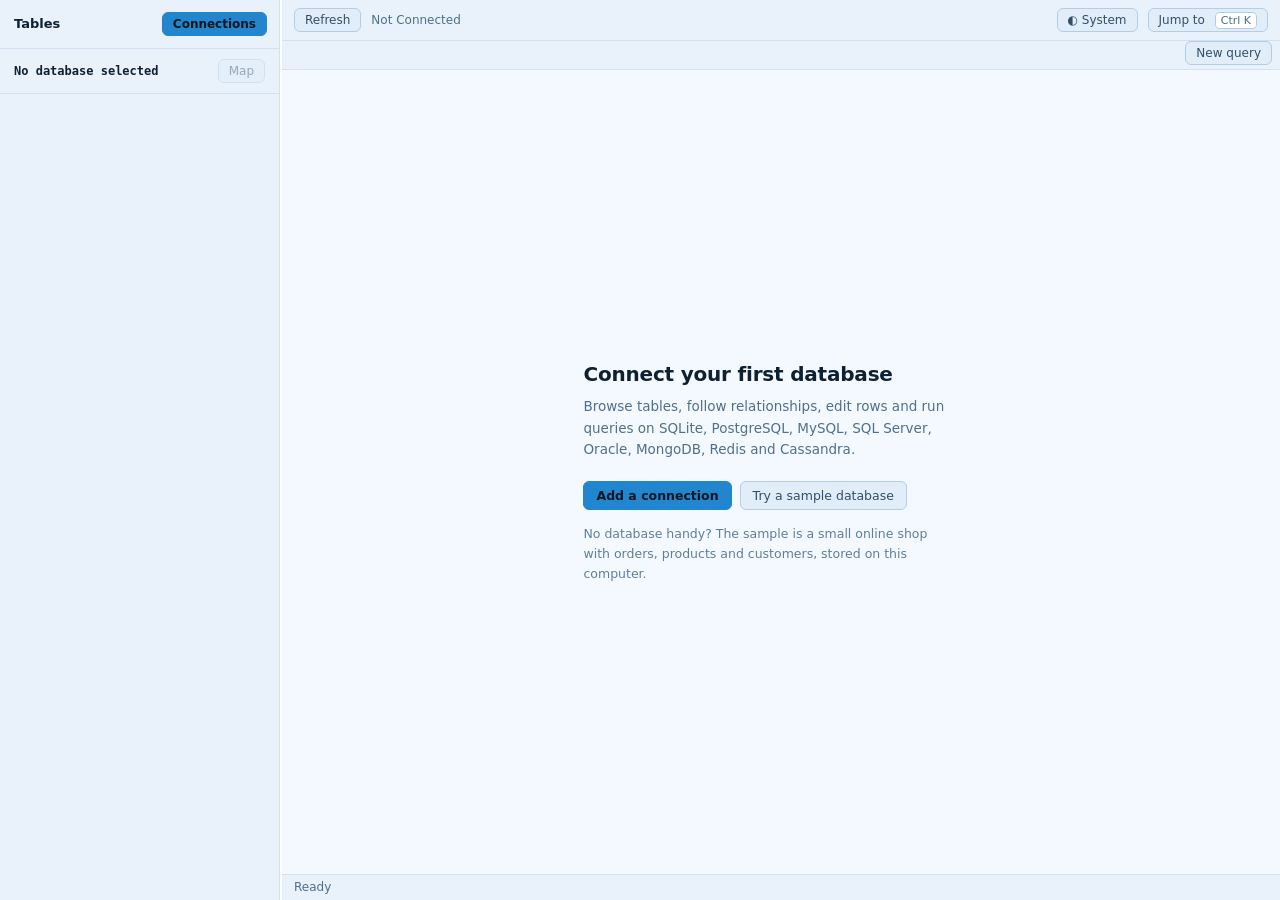
==== commit e5417dad: "Seven colour themes, a theme picker, and a colour for every connection Sky, Obsidian, Ink and teal, " ====
--- a/static/index.html
+++ b/static/index.html
@@ -53,7 +53,10 @@
                     <span class="connection-status" id="connection-status">Not Connected</span>
                 </div>
                 <div class="toolbar-right">
-                    <button class="btn btn-sm" id="theme-btn" title="Colour theme: follow the system, light or dark"></button>
+                    <div class="theme-wrap">
+                        <button class="btn btn-sm" id="theme-btn" aria-haspopup="menu" aria-expanded="false" title="Colour theme"></button>
+                        <div class="theme-menu" id="theme-menu" role="menu" aria-label="Colour theme" hidden></div>
+                    </div>
                     <button class="btn btn-sm" id="palette-btn" title="Jump to a table, connection or action">Jump to <kbd>⌘K</kbd></button>
                 </div>
             </div>
@@ -330,7 +333,7 @@
 
     <!-- Connections Manager Modal -->
     <div class="modal" id="connections-manager-modal">
-        <div class="modal-content modal-medium">
+        <div class="modal-content modal-medium modal-wide">
             <div class="modal-header">
                 <h3>Connections</h3>
                 <span class="modal-close" id="connections-manager-close" role="button" aria-label="Close" tabindex="0">×</span>
--- a/static/css/theme.css
+++ b/static/css/theme.css
@@ -2,78 +2,52 @@
    Everything visual (colour, type, density, component look) is decided here from the tokens below. */
 
 :root {
-    --ink: #12161b;
-    --panel: #181d24;
-    --surface: #1e242c;
-    --raised: #262d37;
-    --raised-hover: #2e3743;
-    --line: #2c3440;
-    --line-strong: #3a4452;
-    --text: #d6dce4;
-    --text-strong: #eef2f6;
-    --muted: #8a96a6;
-    --faint: #5f6b7a;
-    --accent: #3fb8a5;
-    --accent-strong: #5bd0bd;
-    --accent-ink: #07211d;
-    --accent-wash: rgba(63, 184, 165, 0.13);
-    --pending: #e2a944;
-    --pending-wash: rgba(226, 169, 68, 0.12);
-    --danger: #e5604f;
-    --danger-wash: rgba(229, 96, 79, 0.14);
+    /* ===== colour system =====
+       A theme (below) sets only the base neutrals and how saturated / light its accent is. The active connection sets
+       --hue, so the accent, the sidebar highlight and the tags all take on that database's colour. Everything else
+       here is derived, so no theme needs its own copy of 80 colours. */
+    --hue: 252;
+    transition: --hue .75s cubic-bezier(.22, .8, .2, 1);
+    --acc-s: 80%; --acc-l: 62%; --acc-shift: 8%;
+
+    /* Obsidian, the default until a theme is applied */
+    --ink: #050506; --panel: #0b0b0d; --surface: #121215; --raised: #1a1a1e; --raised-hover: #232328;
+    --line: #26262c; --line-strong: #383840;
+    --text: #c9c9d2; --text-strong: #fafafa; --muted: #8f8f9b; --faint: #6c6c78; --accent-ink: #08080a;
+
+    --accent: hsl(var(--hue) var(--acc-s) var(--acc-l));
+    --accent-strong: hsl(var(--hue) var(--acc-s) calc(var(--acc-l) + var(--acc-shift)));
+    --accent-wash: hsl(var(--hue) var(--acc-s) var(--acc-l) / 0.14);
+    --accent-border: hsl(var(--hue) var(--acc-s) var(--acc-l) / 0.45);
+    --accent-wash-strong: hsl(var(--hue) var(--acc-s) var(--acc-l) / 0.3);
+    --cm-selected: hsl(var(--hue) var(--acc-s) var(--acc-l) / 0.24);
+
+    /* status and environment colours, dark reading */
+    --pending: #e2a944; --pending-wash: rgba(226, 169, 68, 0.12);
+    --danger: #e5604f; --danger-wash: rgba(229, 96, 79, 0.14);
     --ok: #52c07a;
-
-    /* colours that used to be written inline; named so the light theme can change them */
-    --danger-border: rgba(229, 96, 79, 0.35);
-    --danger-hover: #ee7767;
-    --on-danger: #fff;
-    --accent-border: rgba(63, 184, 165, 0.45);
-    --accent-wash-strong: rgba(63, 184, 165, 0.3);
-    --ok-border: rgba(82, 192, 122, 0.45);
-    --pending-border: rgba(226, 169, 68, 0.45);
+    --danger-border: rgba(229, 96, 79, 0.35); --danger-hover: #ee7767; --on-danger: #fff;
+    --ok-border: rgba(82, 192, 122, 0.45); --pending-border: rgba(226, 169, 68, 0.45);
     --env-local: #8394aa; --env-development: #4aa3ff; --env-staging: #e2a944; --env-production: #e5604f;
-    --env-production-bar: rgba(229, 96, 79, 0.5);
-    --env-production-wash: rgba(229, 96, 79, 0.12);
-    --cm-selected: rgba(63, 184, 165, 0.22);
+    --env-production-bar: rgba(229, 96, 79, 0.5); --env-production-wash: rgba(229, 96, 79, 0.12);
     --cm-activeline: rgba(255, 255, 255, 0.03);
     --cm-keyword: #6cb6ff; --cm-string: #a5d6a7; --cm-atom: #d2a8ff;
-    --shadow-sm: 0 8px 24px rgba(0, 0, 0, 0.45);
-    --shadow-md: 0 12px 32px rgba(0, 0, 0, 0.5);
-    --shadow-lg: 0 24px 60px rgba(0, 0, 0, 0.55);
-    --backdrop: rgba(8, 11, 14, 0.55);
-    --backdrop-strong: rgba(8, 11, 14, 0.66);
+    --cm-text: #f8f8f2; --cm-variable-2: #9effff; --cm-type: #66d9ef; --cm-def: #fd971f; --cm-property: #a6e22e;
+    --shadow-sm: 0 8px 24px rgba(0, 0, 0, 0.45); --shadow-md: 0 12px 32px rgba(0, 0, 0, 0.5); --shadow-lg: 0 24px 60px rgba(0, 0, 0, 0.55);
+    --backdrop: rgba(8, 11, 14, 0.55); --backdrop-strong: rgba(8, 11, 14, 0.66);
+    --lg-string: #ce9178; --lg-json-key: #9cdcfe; --lg-json-number: #b5cea8; --lg-json-bool: #569cd6;
+    --lg-title-shadow: 0 1px 2px rgba(0, 0, 0, 0.2);
     color-scheme: dark;
-    /* the original greys from styles.css, kept as tokens so the light theme can replace them */
-    --lg-bg: #1e1e1e;
-    --lg-panel: #252526;
-    --lg-content: #2d2d30;
-    --lg-input: #3c3c3c;
-    --lg-hover: #37373d;
-    --lg-border: #3e3e42;
-    --lg-border-strong: #3a3a3a;
-    --lg-border-stronger: #4a4a4a;
-    --lg-field: #2a2a2a;
-    --lg-deep: #1a1a1a;
-    --lg-text: #ddd;
-    --lg-muted: #999;
-    --lg-muted-2: #858585;
-    --lg-faint: #666;
-    --lg-string: #ce9178;
-    --wash-03: rgba(255, 255, 255, 0.03);
-    --wash-05: rgba(255, 255, 255, 0.05);
-    --wash-06: rgba(255, 255, 255, 0.06);
-    --wash-08: rgba(255, 255, 255, 0.08);
-    --wash-10: rgba(255, 255, 255, 0.1);
-    --wash-15: rgba(255, 255, 255, 0.15);
-    --wash-20: rgba(255, 255, 255, 0.2);
-    --lg-modal-close: rgba(255, 255, 255, 0.8);
-    --lg-modal-title: #ffffff;
-    --lg-title-shadow: 0 1px 2px rgba(0, 0, 0, 0.2);
-    --lg-json-key: #9cdcfe;
-    --lg-json-number: #b5cea8;
-    --cm-text: #f8f8f2; --cm-variable-2: #9effff; --cm-type: #66d9ef; --cm-def: #fd971f; --cm-property: #a6e22e;
-    --lg-row-hover: #2d2d2d;
-    --lg-json-bool: #569cd6;
+
+    /* the original greys from styles.css, now read from the theme so no theme keeps a stray neutral grey */
+    --lg-bg: var(--ink); --lg-panel: var(--panel); --lg-content: var(--surface); --lg-input: var(--raised);
+    --lg-hover: var(--raised-hover); --lg-border: var(--line); --lg-border-strong: var(--line); --lg-border-stronger: var(--line-strong);
+    --lg-field: var(--surface); --lg-deep: var(--ink); --lg-text: var(--text); --lg-muted: var(--muted); --lg-muted-2: var(--muted);
+    --lg-faint: var(--faint); --lg-row-hover: var(--raised); --lg-modal-close: var(--muted); --lg-modal-title: var(--text-strong);
+    --wash-03: color-mix(in srgb, var(--text-strong) 3%, transparent); --wash-05: color-mix(in srgb, var(--text-strong) 5%, transparent);
+    --wash-06: color-mix(in srgb, var(--text-strong) 6%, transparent); --wash-08: color-mix(in srgb, var(--text-strong) 8%, transparent);
+    --wash-10: color-mix(in srgb, var(--text-strong) 10%, transparent); --wash-15: color-mix(in srgb, var(--text-strong) 15%, transparent);
+    --wash-20: color-mix(in srgb, var(--text-strong) 20%, transparent);
     --radius: 6px;
     --font-ui: -apple-system, BlinkMacSystemFont, 'SF Pro Text', 'Segoe UI', system-ui, sans-serif;
     --font-data: ui-monospace, 'SF Mono', 'JetBrains Mono', Menlo, Consolas, monospace;
@@ -92,6 +66,7 @@
     --hover-bg: var(--raised);
     --input-bg: var(--ink);
 }
+@property --hue { syntax: '<number>'; inherits: true; initial-value: 252; }
 
 html, body { background: var(--ink); }
 body {
@@ -554,24 +529,6 @@
 }
 #welcome h2 { font-size: 20px; font-weight: 600; color: var(--text-strong); margin-bottom: 8px; letter-spacing: -0.01em; }
 #welcome p { color: var(--muted); font-size: 13.5px; line-height: 1.6; margin-bottom: 20px; max-width: 46ch; }
-.welcome-list { display: flex; flex-direction: column; gap: 6px; margin-bottom: 18px; }
-.welcome-conn {
-    display: flex;
-    align-items: center;
-    justify-content: space-between;
-    gap: 12px;
-    width: 100%;
-    padding: 10px 14px;
-    font: inherit;
-    color: var(--text);
-    background: var(--panel);
-    border: 1px solid var(--line);
-    border-radius: var(--radius);
-    cursor: pointer;
-    text-align: left;
-}
-.welcome-conn:hover { border-color: var(--accent); background: var(--accent-wash); }
-.welcome-conn-name { font-weight: 600; color: var(--text-strong); }
 #main-content { display: flex; flex-direction: column; }
 
 /* ---------- refinements from visual review ---------- */
@@ -819,76 +776,63 @@
 .ai-preview pre { margin: 6px 0 0; padding: 10px 12px; max-height: 240px; overflow: auto; white-space: pre-wrap; font: 12px/1.5 var(--font-data);
     color: var(--text); background: var(--ink); border: 1px solid var(--line); border-radius: var(--radius); }
 
-/* ---------- light theme: same tokens, different values (the app sets data-theme on <html>) ---------- */
-:root[data-theme="light"] {
-    --ink: #ffffff;
-    --panel: #f1f3f6;
-    --surface: #fafbfc;
-    --raised: #e8ecf1;
-    --raised-hover: #dde3ea;
-    --line: #d8dee6;
-    --line-strong: #c3ccd7;
-    --text: #29323d;
-    --text-strong: #10161d;
-    --muted: #596574;
-    --faint: #69758a;
-    --accent: #0e8573;
-    --accent-strong: #0b6c5d;
-    --accent-ink: #ffffff;
-    --accent-wash: rgba(14, 133, 115, 0.12);
-    --pending: #9a5f00;
-    --pending-wash: rgba(154, 95, 0, 0.12);
-    --danger: #c3372a;
-    --danger-wash: rgba(195, 55, 42, 0.1);
+/* ---------- themes: the base neutrals and the accent's saturation and lightness; the connection supplies the hue ----------
+   Sky and Obsidian are the two everyday themes (the operating system's light and dark choose between them). The other
+   five were built from the "flat colors" palettes the swatches in each comment came from. */
+:root[data-theme="obsidian"] { --hue: 252; }
+:root[data-theme="sky"] {
+    --hue: 205; --acc-s: 72%; --acc-l: 47%; --acc-shift: -9%;
+    --ink: #ffffff; --panel: #e9f2fb; --surface: #f4f9ff; --raised: #e1edf9; --raised-hover: #d3e4f5;
+    --line: #cfe1f2; --line-strong: #b4cde4;
+    --text: #324f69; --text-strong: #0e2133; --muted: #4f6f8a; --faint: #5f7e99; --accent-ink: #ffffff;
+}
+:root[data-theme="inkteal"] {  /* #1e1e28 #242333 #02a9a2 #008479 #004845 */
+    --hue: 178; --acc-s: 80%; --acc-l: 42%; --acc-shift: 10%;
+    --ink: #13131a; --panel: #1a1a24; --surface: #212130; --raised: #2a293d; --raised-hover: #343349;
+    --line: #2d2c42; --line-strong: #413f5e;
+    --text: #b9b8d0; --text-strong: #e9e9f3; --muted: #8e8dac; --faint: #6f6e90; --accent-ink: #06100f;
+}
+:root[data-theme="coraldeep"] {  /* #092d3d #ff6563 #dadfe3 #ffffff #444444 */
+    --hue: 1; --acc-s: 100%; --acc-l: 69%; --acc-shift: 6%;
+    --ink: #05202c; --panel: #092d3d; --surface: #0e3a4d; --raised: #144759; --raised-hover: #1b566b;
+    --line: #17475a; --line-strong: #2b637a;
+    --text: #dadfe3; --text-strong: #ffffff; --muted: #93acb9; --faint: #6f8f9e; --accent-ink: #2b0a0a;
+}
+:root[data-theme="earthygold"] {  /* #274334 #336157 #af8f69 #948d61 #fbd58a */
+    --hue: 40; --acc-s: 88%; --acc-l: 70%; --acc-shift: 6%;
+    --ink: #13241b; --panel: #1b3226; --surface: #274334; --raised: #305240; --raised-hover: #3a6150;
+    --line: #2f5445; --line-strong: #3f6e5c;
+    --text: #dacfb0; --text-strong: #fbf1db; --muted: #a8a98a; --faint: #849077; --accent-ink: #241a05;
+}
+:root[data-theme="slatecitrus"] {  /* #4a525f #acb8b8 #f3c500 #ee9748 #eb4c36 */
+    --hue: 49; --acc-s: 98%; --acc-l: 55%; --acc-shift: 8%;
+    --ink: #262b33; --panel: #2f3540; --surface: #383f4b; --raised: #444c5a; --raised-hover: #4f5868;
+    --line: #4a5260; --line-strong: #5f6979;
+    --text: #d3d9db; --text-strong: #f4f6f7; --muted: #acb8b8; --faint: #8b989d; --accent-ink: #221a00;
+}
+:root[data-theme="coralcloud"] {  /* the "flat colors" palette read as a light theme */
+    --hue: 1; --acc-s: 92%; --acc-l: 56%; --acc-shift: -8%;
+    --ink: #ffffff; --panel: #f1f4f6; --surface: #f8fafb; --raised: #e9eef1; --raised-hover: #dadfe3;
+    --line: #dce2e7; --line-strong: #c3ccd3;
+    --text: #2f4f5f; --text-strong: #092d3d; --muted: #52707f; --faint: #62808f; --accent-ink: #092d3d;
+}
+/* the two light themes read status colours, syntax colours and shadows the light way */
+:root[data-theme="sky"], :root[data-theme="coralcloud"] {
+    --pending: #9a5f00; --pending-wash: rgba(154, 95, 0, 0.12);
+    --danger: #c3372a; --danger-wash: rgba(195, 55, 42, 0.1);
     --ok: #1d8449;
-
-    --danger-border: rgba(195, 55, 42, 0.4);
-    --danger-hover: #a92b20;
-    --accent-border: rgba(14, 133, 115, 0.45);
-    --accent-wash-strong: rgba(14, 133, 115, 0.22);
-    --ok-border: rgba(29, 132, 73, 0.5);
-    --pending-border: rgba(154, 95, 0, 0.5);
+    --danger-border: rgba(195, 55, 42, 0.4); --danger-hover: #a92b20;
+    --ok-border: rgba(29, 132, 73, 0.5); --pending-border: rgba(154, 95, 0, 0.5);
     --env-local: #5d6b7e; --env-development: #1f6fd1; --env-staging: #9a5f00; --env-production: #c3372a;
-    --env-production-bar: rgba(195, 55, 42, 0.6);
-    --env-production-wash: rgba(195, 55, 42, 0.09);
-    --cm-selected: rgba(14, 133, 115, 0.2);
+    --env-production-bar: rgba(195, 55, 42, 0.6); --env-production-wash: rgba(195, 55, 42, 0.09);
     --cm-activeline: rgba(16, 24, 40, 0.045);
     --cm-keyword: #0b5ec2; --cm-string: #17702f; --cm-atom: #7a3fc4;
-    --shadow-sm: 0 8px 24px rgba(16, 24, 40, 0.14);
-    --shadow-md: 0 12px 32px rgba(16, 24, 40, 0.16);
-    --shadow-lg: 0 24px 60px rgba(16, 24, 40, 0.2);
-    --backdrop: rgba(16, 22, 29, 0.3);
-    --backdrop-strong: rgba(16, 22, 29, 0.4);
-    --lg-bg: #ffffff;
-    --lg-panel: #f1f3f6;
-    --lg-content: #fafbfc;
-    --lg-input: #ffffff;
-    --lg-hover: #e8ecf1;
-    --lg-border: #d8dee6;
-    --lg-border-strong: #c3ccd7;
-    --lg-border-stronger: #b3bdc9;
-    --lg-field: #ffffff;
-    --lg-deep: #f4f6f8;
-    --lg-text: #29323d;
-    --lg-muted: #596574;
-    --lg-muted-2: #596574;
-    --lg-faint: #7a8594;
-    --lg-string: #a3470f;
-    --wash-03: rgba(16, 24, 40, 0.03);
-    --wash-05: rgba(16, 24, 40, 0.05);
-    --wash-06: rgba(16, 24, 40, 0.06);
-    --wash-08: rgba(16, 24, 40, 0.08);
-    --wash-10: rgba(16, 24, 40, 0.1);
-    --wash-15: rgba(16, 24, 40, 0.15);
-    --wash-20: rgba(16, 24, 40, 0.2);
-    --lg-modal-close: #596574;
-    --lg-modal-title: #10161d;
+    --cm-text: #29323d; --cm-variable-2: #0a6a78; --cm-type: #0b6b9a; --cm-def: #a65800; --cm-property: #4d7000;
+    --shadow-sm: 0 8px 24px rgba(16, 24, 40, 0.14); --shadow-md: 0 12px 32px rgba(16, 24, 40, 0.16); --shadow-lg: 0 24px 60px rgba(16, 24, 40, 0.2);
+    --backdrop: rgba(16, 22, 29, 0.3); --backdrop-strong: rgba(16, 22, 29, 0.4);
+    --lg-string: #a3470f; --lg-json-key: #0b5ec2; --lg-json-number: #0a7a45; --lg-json-bool: #0b5ec2;
     --lg-title-shadow: none;
-    --lg-json-key: #0b5ec2;
-    --lg-json-number: #0a7a45;
-    --cm-text: #29323d; --cm-variable-2: #0a6a78; --cm-type: #0b6b9a; --cm-def: #a65800; --cm-property: #4d7000;
-    --lg-row-hover: #e8ecf1;
-    --lg-json-bool: #0b5ec2;
+    --cm-selected: hsl(var(--hue) var(--acc-s) var(--acc-l) / 0.2);
     color-scheme: light;
 }
 
@@ -1005,3 +949,65 @@
 .switch-close:hover { background: var(--raised-hover); color: var(--text-strong); }
 .switch-add { margin-top: 6px; padding: 7px 8px; border: 1px dashed var(--line-strong); border-radius: var(--radius); background: none; color: var(--muted); font: inherit; font-size: 12.5px; text-align: left; cursor: pointer; }
 .switch-add:hover, .switch-add:focus-visible { background: var(--raised-hover); color: var(--text-strong); }
+
+
+/* ---------- the connection grid (Connections window and the "Pick a database" screen) ---------- */
+#connections-manager-modal .modal-wide { width: min(1120px, 94vw); max-width: none; }
+#connections-manager-modal .modal-body { max-height: 74vh; overflow-y: auto; }
+#welcome.welcome-wide { max-width: 1120px; width: 100%; overflow-y: auto; max-height: 100%; }
+#welcome.welcome-wide p { max-width: 70ch; }
+.conn-search { display: block; width: 100%; box-sizing: border-box; margin: 0 0 12px; padding: 9px 12px; font: 13.5px var(--font-ui);
+    color: var(--text-strong); background: var(--surface); border: 1px solid var(--line-strong); border-radius: var(--radius); }
+.conn-search:focus { outline: 2px solid var(--accent); outline-offset: -1px; }
+.conn-group { margin-bottom: 14px; }
+.conn-group-head { display: flex; align-items: center; gap: 7px; width: 100%; padding: 4px 2px; margin-bottom: 6px; font: 600 11.5px var(--font-ui);
+    letter-spacing: .04em; text-transform: uppercase; color: var(--muted); background: transparent; border: none; cursor: pointer; text-align: left; }
+.conn-group-head:hover { color: var(--text-strong); }
+.conn-caret { width: 10px; font-size: 10px; }
+.conn-count { margin-left: auto; font-weight: 500; color: var(--faint); }
+.conn-grid { display: grid; grid-template-columns: repeat(auto-fill, minmax(240px, 1fr)); gap: 8px; }
+.conn-tile { margin: 0; padding: 9px 10px; display: block; min-width: 0; cursor: pointer; position: relative;
+    background: var(--surface); border: 1px solid var(--line); border-radius: var(--radius); }
+.conn-tile:hover { background: var(--raised); border-color: var(--line-strong); }
+.conn-tile.connected:not(.active) { border-color: var(--ok-border); }
+.conn-tile.active { background: var(--accent-wash); border-color: var(--accent); }
+.conn-tile .connection-name { font-size: 13px; font-weight: 600; color: var(--text-strong); }
+.conn-tile .connection-info { display: flex; align-items: flex-start; justify-content: flex-start; gap: 9px; min-width: 0; width: 100%; }
+.conn-avatar { flex: none; width: 28px; height: 28px; border-radius: 8px; color: #fff; font: 700 10.5px var(--font-ui); display: flex; align-items: center; justify-content: center; }
+.conn-text { min-width: 0; flex: 1; }
+.conn-tile .connection-name { display: flex; align-items: center; gap: 6px; white-space: nowrap; overflow: hidden; text-overflow: ellipsis; }
+.conn-dot { flex: none; width: 7px; height: 7px; border-radius: 50%; background: var(--ok); }
+.conn-where { font: 11px var(--font-data); color: var(--faint); white-space: nowrap; overflow: hidden; text-overflow: ellipsis; margin-top: 1px; }
+.conn-tags { display: flex; flex-wrap: wrap; align-items: center; gap: 4px; margin-top: 5px; }
+.conn-used { font-size: 11px; color: var(--faint); margin-left: auto; }
+.conn-tile .connection-name { padding-right: 0; }
+/* the actions float over the tile's top-right corner, so they take no height; a connected tile always shows Disconnect */
+.conn-tile .connection-actions { position: absolute; top: 5px; right: 5px; display: flex; gap: 1px; padding: 1px 2px; margin: 0;
+    background: var(--raised); border: 1px solid var(--line); border-radius: var(--radius); opacity: 0; transition: opacity .12s; }
+.conn-tile:hover .connection-actions, .conn-tile:focus-within .connection-actions, .conn-tile.connected .connection-actions, .conn-tile.active .connection-actions { opacity: 1; }
+.conn-tile .connection-actions button { padding: 1px 6px; font-size: 11.5px; opacity: 1; }
+.conn-tile .connection-actions .edit-btn, .conn-tile .connection-actions .delete-btn { opacity: 1; }
+.conn-tile:not(:hover):not(:focus-within).connected .connection-actions .edit-btn,
+.conn-tile:not(:hover):not(:focus-within).connected .connection-actions .delete-btn,
+.conn-tile:not(:hover):not(:focus-within).active .connection-actions .edit-btn,
+.conn-tile:not(:hover):not(:focus-within).active .connection-actions .delete-btn { display: none; }
+.conn-tile:focus-visible { outline: 2px solid var(--accent); outline-offset: 1px; }
+
+/* ---------- the theme picker ---------- */
+.theme-wrap { position: relative; display: inline-block; }
+.theme-menu { position: absolute; right: 0; top: calc(100% + 6px); z-index: 1400; width: 300px; padding: 6px;
+    background: var(--raised); border: 1px solid var(--line-strong); border-radius: 12px; box-shadow: var(--shadow-lg);
+    animation: theme-menu-in .16s cubic-bezier(.22, .8, .2, 1); }
+.theme-menu[hidden] { display: none; }
+@keyframes theme-menu-in { from { opacity: 0; transform: translateY(-4px) scale(.98); } }
+.theme-row { display: flex; align-items: center; gap: 11px; width: 100%; padding: 7px 9px; border-radius: 8px; text-align: left;
+    background: transparent; border: none; color: var(--text); font: inherit; cursor: pointer; }
+.theme-row:hover, .theme-row:focus-visible { background: var(--raised-hover); outline: none; }
+.theme-row.on { background: var(--accent-wash); }
+.theme-text { display: flex; flex-direction: column; min-width: 0; flex: 1; }
+.theme-name { font-weight: 600; color: var(--text-strong); }
+.theme-note { font-size: 11.5px; color: var(--muted); }
+.theme-check { color: var(--accent-strong); font-weight: 700; width: 14px; text-align: right; }
+.theme-swatch { display: flex; flex: none; width: 46px; height: 28px; border-radius: 7px; overflow: hidden; border: 1px solid var(--line-strong); }
+.theme-swatch i { flex: 1; }
+.theme-swatch-system i:first-child { background: #e9f2fb; } .theme-swatch-system i:last-child { background: #0b0b0d; }
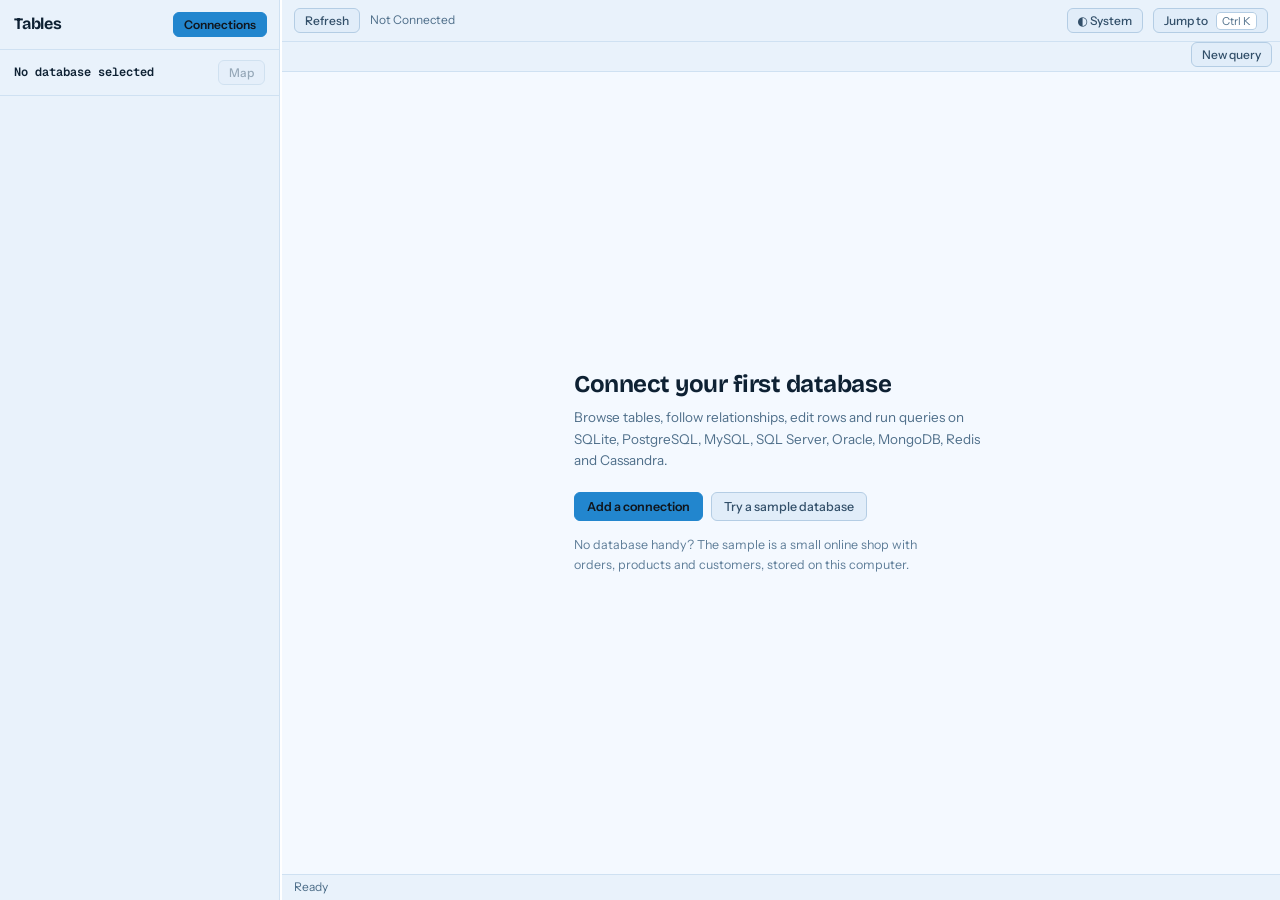
==== commit 9e9be978: "Bundle three typefaces: Bricolage Grotesque, Instrument Sans, Geist Mono Titles use Bricolage Grotes" ====
--- a/static/index.html
+++ b/static/index.html
@@ -5,6 +5,7 @@
     <meta name="viewport" content="width=device-width, initial-scale=1.0">
     <title>Database Visualizer</title>
     <link rel="icon" href="data:image/svg+xml,%3Csvg xmlns='http://www.w3.org/2000/svg' viewBox='0 0 16 16'%3E%3Crect width='16' height='16' rx='3' fill='%2312161b'/%3E%3Cpath d='M3 4.5h10M3 8h10M3 11.5h10M6.5 4v8' stroke='%233fb8a5' stroke-width='1.4' fill='none'/%3E%3C/svg%3E">
+    <link rel="stylesheet" href="/static/css/fonts.css?v=20261115a">
     <link rel="stylesheet" href="/static/css/styles.css?v=20261101a">
     <link rel="stylesheet" href="/static/css/theme.css?v=20261101a">
     <link rel="stylesheet" href="/static/lib/codemirror/codemirror.min.css">
--- a/static/css/fonts.css
+++ b/static/css/fonts.css
@@ -0,0 +1,28 @@
+/* Bundled typefaces: everything loads from this app, never from the internet. All three are variable fonts under the
+   SIL Open Font License (licences are in static/fonts/). Each ships as a "latin" file for the everyday characters and a
+   smaller "latin-ext" one for accented names and symbols; the browser fetches only the part a page needs. Text in any
+   other script falls back to the system font. */
+
+/* Instrument Sans: the interface */
+@font-face { font-family: 'Instrument Sans'; font-style: normal; font-weight: 400 700; font-display: swap;
+  src: url('/static/fonts/instrument-sans-latin-ext.woff2') format('woff2');
+  unicode-range: U+0100-02BA, U+02BD-02C5, U+02C7-02CC, U+02CE-02D7, U+02DD-02FF, U+0304, U+0308, U+0329, U+1D00-1DBF, U+1E00-1E9F, U+1EF2-1EFF, U+2020, U+20A0-20AB, U+20AD-20C0, U+2113, U+2C60-2C7F, U+A720-A7FF; }
+@font-face { font-family: 'Instrument Sans'; font-style: normal; font-weight: 400 700; font-display: swap;
+  src: url('/static/fonts/instrument-sans-latin.woff2') format('woff2');
+  unicode-range: U+0000-00FF, U+0131, U+0152-0153, U+02BB-02BC, U+02C6, U+02DA, U+02DC, U+0304, U+0308, U+0329, U+2000-206F, U+20AC, U+2122, U+2191, U+2193, U+2212, U+2215, U+FEFF, U+FFFD; }
+
+/* Bricolage Grotesque: titles and the big headline on the picker screen */
+@font-face { font-family: 'Bricolage Grotesque'; font-style: normal; font-weight: 200 800; font-display: swap;
+  src: url('/static/fonts/bricolage-grotesque-latin-ext.woff2') format('woff2');
+  unicode-range: U+0100-02BA, U+02BD-02C5, U+02C7-02CC, U+02CE-02D7, U+02DD-02FF, U+0304, U+0308, U+0329, U+1D00-1DBF, U+1E00-1E9F, U+1EF2-1EFF, U+2020, U+20A0-20AB, U+20AD-20C0, U+2113, U+2C60-2C7F, U+A720-A7FF; }
+@font-face { font-family: 'Bricolage Grotesque'; font-style: normal; font-weight: 200 800; font-display: swap;
+  src: url('/static/fonts/bricolage-grotesque-latin.woff2') format('woff2');
+  unicode-range: U+0000-00FF, U+0131, U+0152-0153, U+02BB-02BC, U+02C6, U+02DA, U+02DC, U+0304, U+0308, U+0329, U+2000-206F, U+20AC, U+2122, U+2191, U+2193, U+2212, U+2215, U+FEFF, U+FFFD; }
+
+/* Geist Mono: data, numbers, SQL and addresses */
+@font-face { font-family: 'Geist Mono'; font-style: normal; font-weight: 100 900; font-display: swap;
+  src: url('/static/fonts/geist-mono-latin-ext.woff2') format('woff2');
+  unicode-range: U+0100-02BA, U+02BD-02C5, U+02C7-02CC, U+02CE-02D7, U+02DD-02FF, U+0304, U+0308, U+0329, U+1D00-1DBF, U+1E00-1E9F, U+1EF2-1EFF, U+2020, U+20A0-20AB, U+20AD-20C0, U+2113, U+2C60-2C7F, U+A720-A7FF; }
+@font-face { font-family: 'Geist Mono'; font-style: normal; font-weight: 100 900; font-display: swap;
+  src: url('/static/fonts/geist-mono-latin.woff2') format('woff2');
+  unicode-range: U+0000-00FF, U+0131, U+0152-0153, U+02BB-02BC, U+02C6, U+02DA, U+02DC, U+0304, U+0308, U+0329, U+2000-206F, U+20AC, U+2122, U+2191, U+2193, U+2212, U+2215, U+FEFF, U+FFFD; }
--- a/static/css/theme.css
+++ b/static/css/theme.css
@@ -49,8 +49,10 @@
     --wash-10: color-mix(in srgb, var(--text-strong) 10%, transparent); --wash-15: color-mix(in srgb, var(--text-strong) 15%, transparent);
     --wash-20: color-mix(in srgb, var(--text-strong) 20%, transparent);
     --radius: 6px;
-    --font-ui: -apple-system, BlinkMacSystemFont, 'SF Pro Text', 'Segoe UI', system-ui, sans-serif;
-    --font-data: ui-monospace, 'SF Mono', 'JetBrains Mono', Menlo, Consolas, monospace;
+    /* bundled typefaces (fonts.css); the system fonts after them cover any script they do not */
+    --font-ui: 'Instrument Sans', -apple-system, BlinkMacSystemFont, 'SF Pro Text', 'Segoe UI', system-ui, sans-serif;
+    --font-display: 'Bricolage Grotesque', 'Instrument Sans', -apple-system, BlinkMacSystemFont, 'Segoe UI', system-ui, sans-serif;
+    --font-data: 'Geist Mono', ui-monospace, 'SF Mono', Menlo, Consolas, monospace;
 
     /* names styles.css and the scripts already read */
     --primary-color: var(--accent);
@@ -960,8 +962,8 @@
     color: var(--text-strong); background: var(--surface); border: 1px solid var(--line-strong); border-radius: var(--radius); }
 .conn-search:focus { outline: 2px solid var(--accent); outline-offset: -1px; }
 .conn-group { margin-bottom: 14px; }
-.conn-group-head { display: flex; align-items: center; gap: 7px; width: 100%; padding: 4px 2px; margin-bottom: 6px; font: 600 11.5px var(--font-ui);
-    letter-spacing: .04em; text-transform: uppercase; color: var(--muted); background: transparent; border: none; cursor: pointer; text-align: left; }
+.conn-group-head { display: flex; align-items: center; gap: 7px; width: 100%; padding: 4px 2px; margin-bottom: 6px; font: 600 14px var(--font-display);
+    letter-spacing: -0.005em; color: var(--text); background: transparent; border: none; cursor: pointer; text-align: left; }
 .conn-group-head:hover { color: var(--text-strong); }
 .conn-caret { width: 10px; font-size: 10px; }
 .conn-count { margin-left: auto; font-weight: 500; color: var(--faint); }
@@ -1011,3 +1013,20 @@
 .theme-swatch { display: flex; flex: none; width: 46px; height: 28px; border-radius: 7px; overflow: hidden; border: 1px solid var(--line-strong); }
 .theme-swatch i { flex: 1; }
 .theme-swatch-system i:first-child { background: #e9f2fb; } .theme-swatch-system i:last-child { background: #0b0b0d; }
+
+/* ---------- typography ----------
+   Three typefaces, three jobs: Bricolage Grotesque for titles, Instrument Sans for the interface, Geist Mono for data
+   (so numbers line up in columns). Size and weight carry the hierarchy; nothing is shouted in capitals. */
+html { font-synthesis: none; -webkit-font-smoothing: antialiased; text-rendering: optimizeLegibility; }
+body { font-feature-settings: 'kern', 'liga'; font-optical-sizing: auto; }
+.sidebar-header h2, .modal-header h3, #connections-manager-modal .modal-header h3, .app-dialog-title, #welcome h2 {
+    font-family: var(--font-display);
+    font-weight: 700;
+    letter-spacing: -0.015em;
+}
+.sidebar-header h2 { font-size: 16px; }
+.modal-header h3, #connections-manager-modal .modal-header h3, .app-dialog-title { font-size: 17px; }
+#welcome h2 { font-size: 24px; line-height: 1.15; letter-spacing: -0.02em; }
+#welcome.welcome-wide h2 { font-size: 34px; letter-spacing: -0.025em; }
+/* numbers and addresses line up in columns and stay the same width as they change */
+.data-table td, .data-table th, .tree-count, .results-info, .conn-where, .conn-used, kbd { font-variant-numeric: tabular-nums; }
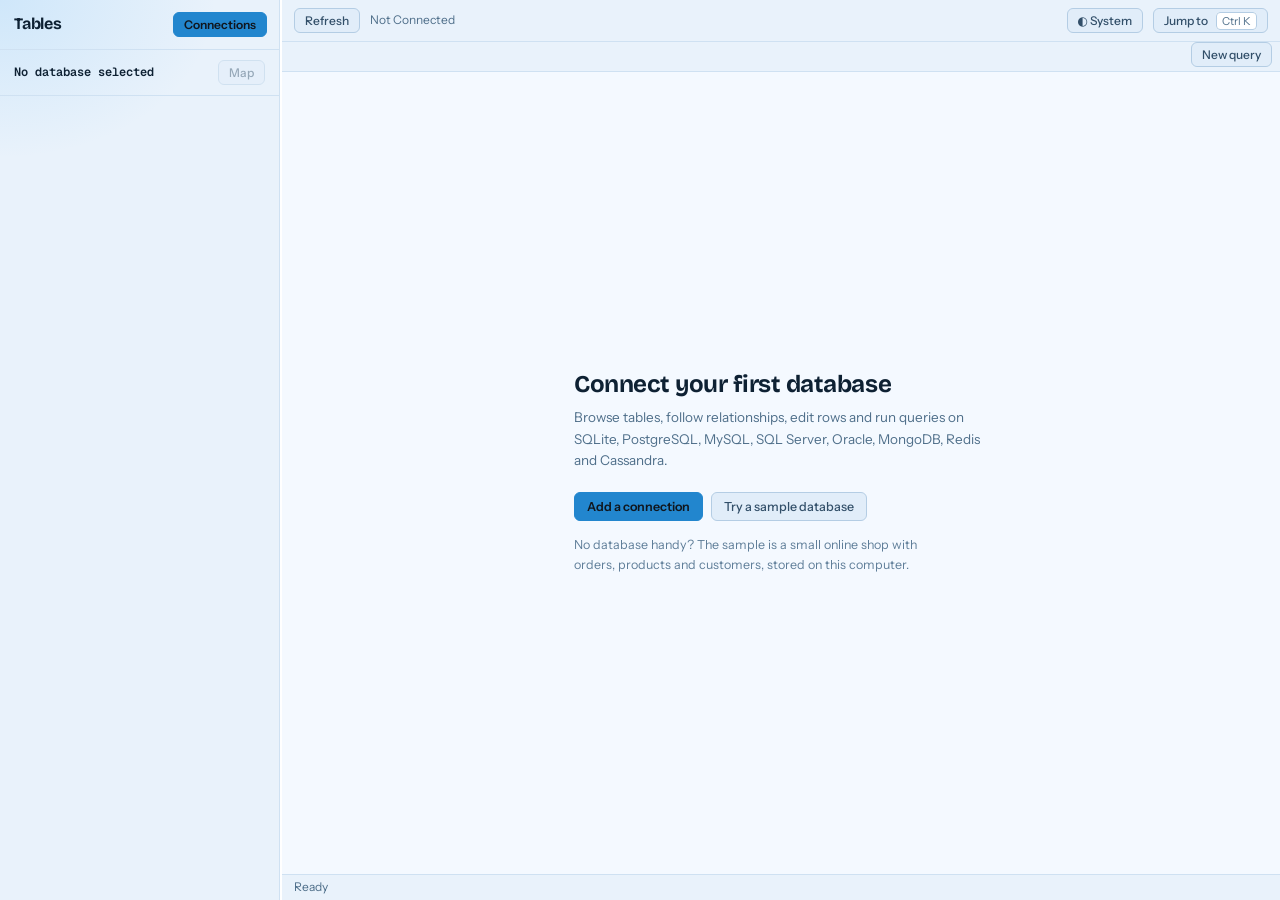
==== commit c92fa76c: "Name the active connection in the sidebar; calmer tabs and grid The sidebar now opens with the conne" ====
--- a/static/index.html
+++ b/static/index.html
@@ -26,6 +26,14 @@
 
             <!-- Database Browser Section -->
             <div class="database-browser-section">
+                <!-- Which connection this is: its colour, name, environment and where it points -->
+                <div class="side-identity" id="side-identity" hidden>
+                    <span class="side-avatar" id="side-avatar" aria-hidden="true"></span>
+                    <div class="side-id-text">
+                        <div class="side-id-name"><span id="side-name"></span><span id="side-env"></span></div>
+                        <div class="side-where" id="side-where"></div>
+                    </div>
+                </div>
                 <div class="tables-header" id="current-database-header">
                     <span id="current-database-name">No database selected</span>
                     <button class="btn btn-sm" id="open-map-btn" title="See how the tables relate" disabled>Map</button>
--- a/static/css/theme.css
+++ b/static/css/theme.css
@@ -1030,3 +1030,28 @@
 #welcome.welcome-wide h2 { font-size: 34px; letter-spacing: -0.025em; }
 /* numbers and addresses line up in columns and stay the same width as they change */
 .data-table td, .data-table th, .tree-count, .results-info, .conn-where, .conn-used, kbd { font-variant-numeric: tabular-nums; }
+
+/* ---------- layout polish ---------- */
+/* the sidebar carries a soft glow of the active connection's colour, so you always know which database you are in */
+.sidebar { background: radial-gradient(300px 220px at 0% 0%, hsl(var(--hue) var(--acc-s) 55% / 0.13), transparent 72%), var(--panel); }
+:root[data-theme="sky"] .sidebar, :root[data-theme="coralcloud"] .sidebar { background: radial-gradient(300px 220px at 0% 0%, hsl(var(--hue) 90% 62% / 0.16), transparent 72%), var(--panel); }
+
+.side-identity { display: flex; align-items: center; gap: 11px; padding: 14px 14px 12px; border-bottom: 1px solid var(--line); }
+.side-identity[hidden] { display: none; }
+.side-avatar { flex: none; width: 36px; height: 36px; border-radius: 11px; display: grid; place-items: center;
+    font: 700 12px var(--font-display); letter-spacing: 0.01em; box-shadow: 0 6px 16px hsl(var(--hue) 80% 40% / 0.28); }
+.side-id-text { min-width: 0; flex: 1; }
+.side-id-name { display: flex; align-items: center; gap: 7px; min-width: 0; font: 700 16px/1.15 var(--font-display); letter-spacing: -0.012em; color: var(--text-strong); }
+.side-id-name > span:first-child { overflow: hidden; text-overflow: ellipsis; white-space: nowrap; min-width: 0; }
+.side-where { font: 11.5px var(--font-data); color: var(--muted); margin-top: 3px; overflow: hidden; text-overflow: ellipsis; white-space: nowrap; }
+
+/* tabs: rounder, calmer, with the connection's colour on the active one */
+.tabs-header { padding: 8px 10px 0; gap: 3px; }
+.tab { border-radius: 10px 10px 0 0; padding: 8px 14px; transition: background .14s, color .14s; }
+.tab.active { box-shadow: inset 0 2px 0 var(--accent); }
+
+/* the grid: a header that picks up the accent, and a row that tints toward it on hover (opaque, so it never turns dark) */
+.data-table thead th { background: color-mix(in srgb, var(--panel) 90%, var(--accent)); backdrop-filter: blur(6px); }
+.data-table tbody tr:hover { background: color-mix(in srgb, var(--surface) 92%, var(--accent)); }
+.data-table td { padding: 6px 12px; }
+.data-table tbody tr { transition: background .1s; }
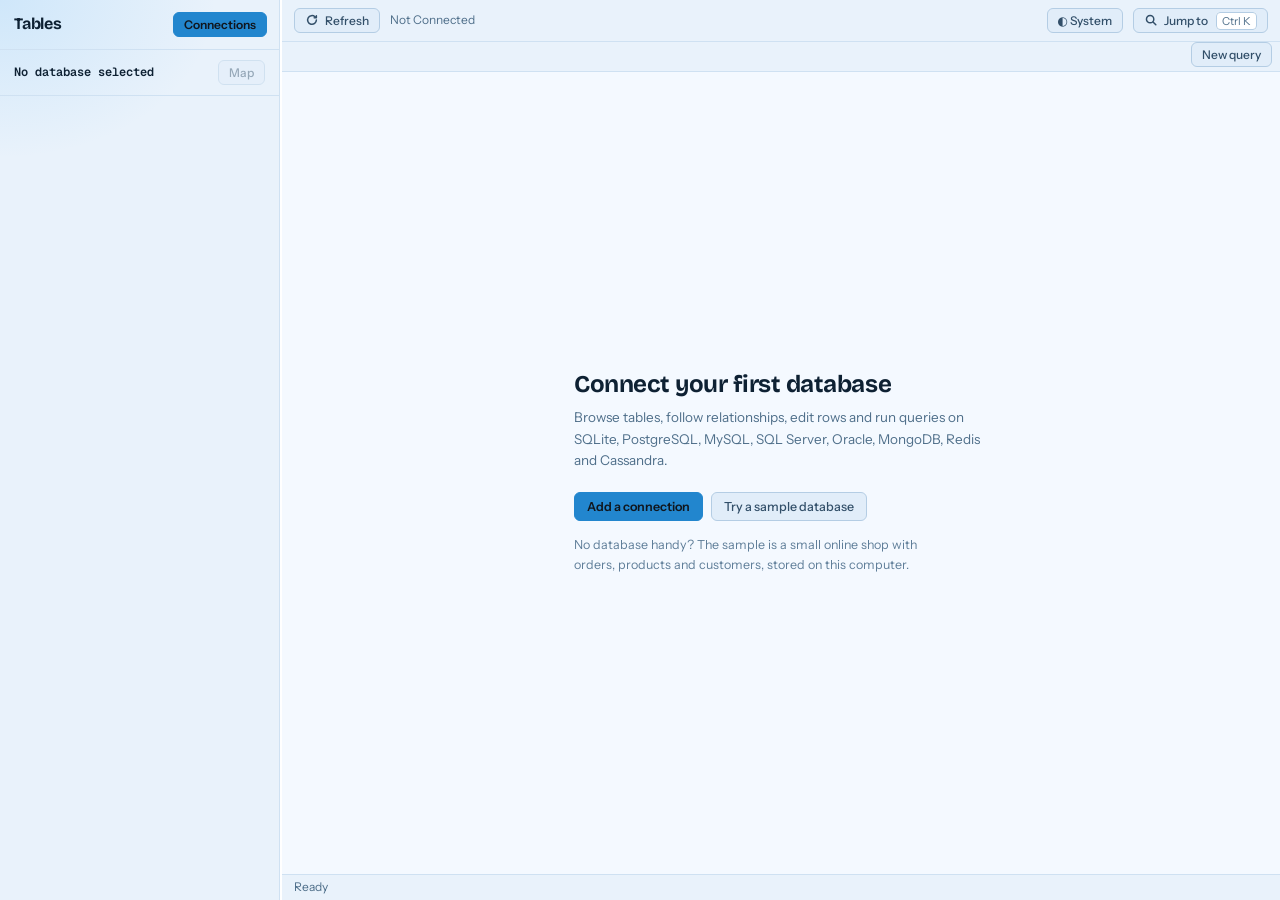
==== commit bbc61c06: "Review pass: grouped toolbars with icons, reachable tabs, a tidy connections window, an iconed palet" ====
--- a/static/index.html
+++ b/static/index.html
@@ -53,7 +53,7 @@
             <div class="toolbar">
                 <div class="toolbar-left">
                     <button class="btn btn-sm" id="refresh-btn" title="Refresh">
-                        Refresh
+                        <svg class="ico" viewBox="0 0 16 16" aria-hidden="true" focusable="false"><path d="M13 8a5 5 0 11-1.6-3.7M13 3v2.5h-2.5"/></svg>Refresh
                     </button>
                     <div class="connection-badge" id="active-conn-badge" style="display: none;">
                         <span class="connection-dot"></span>
@@ -66,7 +66,7 @@
                         <button class="btn btn-sm" id="theme-btn" aria-haspopup="menu" aria-expanded="false" title="Colour theme"></button>
                         <div class="theme-menu" id="theme-menu" role="menu" aria-label="Colour theme" hidden></div>
                     </div>
-                    <button class="btn btn-sm" id="palette-btn" title="Jump to a table, connection or action">Jump to <kbd>⌘K</kbd></button>
+                    <button class="btn btn-sm" id="palette-btn" title="Jump to a table, connection or action"><svg class="ico" viewBox="0 0 16 16" aria-hidden="true" focusable="false"><circle cx="7" cy="7" r="4.2"/><path d="M10.3 10.3L13.5 13.5"/></svg>Jump to <kbd>⌘K</kbd></button>
                 </div>
             </div>
 
--- a/static/css/theme.css
+++ b/static/css/theme.css
@@ -1055,3 +1055,103 @@
 .data-table tbody tr:hover { background: color-mix(in srgb, var(--surface) 92%, var(--accent)); }
 .data-table td { padding: 6px 12px; }
 .data-table tbody tr { transition: background .1s; }
+
+/* ---------- motion ----------
+   A few moments that answer something you did, not effects on everything: arriving in a connection, a new tab, an edit,
+   saving, loading, the palette. Everything stops under "reduce motion". */
+:root { --ease: cubic-bezier(.22, .8, .2, 1); --spring: cubic-bezier(.34, 1.45, .5, 1); }
+
+/* arriving in a connection: the colour crossfades (--hue is animated in the colour system) and the avatar pops */
+.side-avatar.pop { animation: avatar-pop .45s var(--spring); }
+@keyframes avatar-pop { from { transform: scale(.7); opacity: .4; } }
+
+/* a new tab eases in */
+.tab.tab-entering { animation: tab-in .28s var(--ease); }
+@keyframes tab-in { from { opacity: 0; transform: translateY(6px) scale(.96); } }
+
+/* an edit: the cell flashes once, and the Save / Undo / Discard buttons spring in when there is something to save */
+.data-table td.modified { animation: cell-flash .75s var(--ease); }
+@keyframes cell-flash { from { background: color-mix(in srgb, var(--pending) 45%, transparent); } }
+.btn[data-action="save-changes"], .btn[data-action="undo-edit"], .btn[data-action="discard-changes"] { animation: btn-in .3s var(--spring); }
+@keyframes btn-in { from { opacity: 0; transform: translateY(4px) scale(.94); } }
+
+/* saved: the toast's check draws itself */
+#toast-stack .notification { transition: opacity .25s, transform .4s var(--spring); }
+.toast-check { width: 15px; height: 15px; margin: -3px 8px -3px 0; vertical-align: -3px; fill: none; stroke: var(--ok); stroke-width: 2.4; stroke-linecap: round; stroke-linejoin: round; }
+.toast-check path { stroke-dasharray: 24; stroke-dashoffset: 24; }
+.notification-show .toast-check path { animation: check-draw .45s .12s var(--ease) forwards; }
+@keyframes check-draw { to { stroke-dashoffset: 0; } }
+
+/* loading: grey bars shimmer where the rows will be */
+.skeleton { padding: 6px 4px; }
+.skeleton-row { display: flex; gap: 22px; align-items: center; height: 34px; padding: 0 14px; border-bottom: 1px solid var(--line); }
+.skeleton-row i { display: block; height: 10px; border-radius: 5px; min-width: 40px;
+    background: linear-gradient(90deg, var(--raised) 0%, var(--raised-hover) 50%, var(--raised) 100%); background-size: 220% 100%; animation: shimmer 1.15s linear infinite; }
+@keyframes shimmer { to { background-position: -220% 0; } }
+
+/* a table opening for the first time: its first rows rise in, a few milliseconds apart */
+.first-load .data-table tbody tr { animation: row-in .42s var(--ease) backwards; }
+.first-load .data-table tbody tr:nth-child(2) { animation-delay: 28ms; } .first-load .data-table tbody tr:nth-child(3) { animation-delay: 56ms; }
+.first-load .data-table tbody tr:nth-child(4) { animation-delay: 84ms; } .first-load .data-table tbody tr:nth-child(5) { animation-delay: 112ms; }
+.first-load .data-table tbody tr:nth-child(6) { animation-delay: 140ms; } .first-load .data-table tbody tr:nth-child(7) { animation-delay: 168ms; }
+.first-load .data-table tbody tr:nth-child(n+8) { animation-delay: 196ms; }
+@keyframes row-in { from { opacity: 0; transform: translateY(5px); } }
+
+/* the command palette and the connection tiles */
+.palette { animation: palette-in .2s var(--spring); }
+@keyframes palette-in { from { opacity: 0; transform: translateY(-8px) scale(.975); } }
+.palette-backdrop { animation: backdrop-in .15s; }
+@keyframes backdrop-in { from { opacity: 0; } }
+.conn-tile { transition: transform .2s var(--ease), border-color .2s, box-shadow .25s, background .15s; }
+.conn-tile:hover { transform: translateY(-1px); box-shadow: 0 8px 22px hsl(var(--hue) var(--acc-s) 45% / 0.18); }
+
+@media (prefers-reduced-motion: reduce) {
+    *, *::before, *::after { animation-duration: .01ms !important; animation-iteration-count: 1 !important; transition-duration: .01ms !important; scroll-behavior: auto !important; }
+    :root { transition: none; }
+}
+
+/* ---------- review pass: icons, grouped toolbars, tabs, the connections window, the palette and the map ---------- */
+.ico { width: 14px; height: 14px; flex: none; fill: none; stroke: currentColor; stroke-width: 1.7; stroke-linecap: round; stroke-linejoin: round; }
+.btn .ico { margin-right: 6px; vertical-align: -2px; }
+#palette-btn .ico { margin-right: 6px; }
+
+/* toolbars read as groups: row actions, pending edits, import, export */
+.table-toolbar { gap: 8px 6px; align-items: center; }
+.tb-group { display: inline-flex; align-items: center; gap: 6px; }
+.tb-group + .tb-group { margin-left: 6px; padding-left: 12px; border-left: 1px solid var(--line); }
+.tb-pending { display: contents; }               /* its buttons appear in line while there is something to save */
+.tb-label { display: inline-flex; align-items: center; gap: 6px; color: var(--muted); font-size: 12px; margin-right: 2px; }
+.tb-label .ico { width: 13px; height: 13px; }
+.seg { display: inline-flex; }
+.seg .btn { border-radius: 0; margin-left: -1px; }
+.seg .btn:first-child { border-radius: var(--radius) 0 0 var(--radius); margin-left: 0; }
+.seg .btn:last-child { border-radius: 0 var(--radius) var(--radius) 0; }
+.seg .btn:only-child { border-radius: var(--radius); }
+.seg .btn:hover, .seg .btn:focus-visible { position: relative; z-index: 1; }
+
+/* many tabs: a thin scrollbar, and the active tab is scrolled into view */
+.tabs-header { scrollbar-width: thin; scrollbar-color: var(--line-strong) transparent; }
+.tabs-header::-webkit-scrollbar { height: 5px; }
+.tabs-header::-webkit-scrollbar-thumb { background: var(--line-strong); border-radius: 3px; }
+.tab { flex: none; max-width: 220px; }
+.tab-label { overflow: hidden; text-overflow: ellipsis; white-space: nowrap; }
+
+/* the connections window: the New connection button sits inside the search row instead of stranded above it */
+#connections-manager-modal .modal-body { position: relative; }
+#connections-manager-modal .connections-manager-toolbar { position: absolute; top: 28px; right: 30px; z-index: 2; padding: 0; }
+#connections-manager-modal .conn-search { padding-right: 176px; margin-top: 0; }
+
+/* the command palette: a blurred backdrop, an icon for each result, calmer group labels */
+.palette-backdrop { backdrop-filter: blur(8px) saturate(1.15); }
+.palette-group { font-weight: 600; letter-spacing: 0; }
+.palette-item { align-items: center; justify-content: flex-start; }
+.palette-item .palette-label { flex: 1; min-width: 0; }
+.palette-item .palette-hint { margin-left: auto; }
+.palette-ic { flex: none; width: 26px; height: 26px; border-radius: 8px; display: grid; place-items: center; background: var(--raised); color: var(--accent-strong); }
+.palette-ic .ico { width: 14px; height: 14px; }
+.palette-item.active .palette-ic { background: var(--accent-wash-strong); }
+.palette-dot { width: 10px; height: 10px; border-radius: 50%; display: block; }
+
+/* the schema map: node headers wear the connection's colour */
+.map-node-head { fill: color-mix(in srgb, var(--accent) 20%, var(--raised)); }
+.map-node-title { font-family: var(--font-display); font-weight: 700; letter-spacing: -0.01em; }
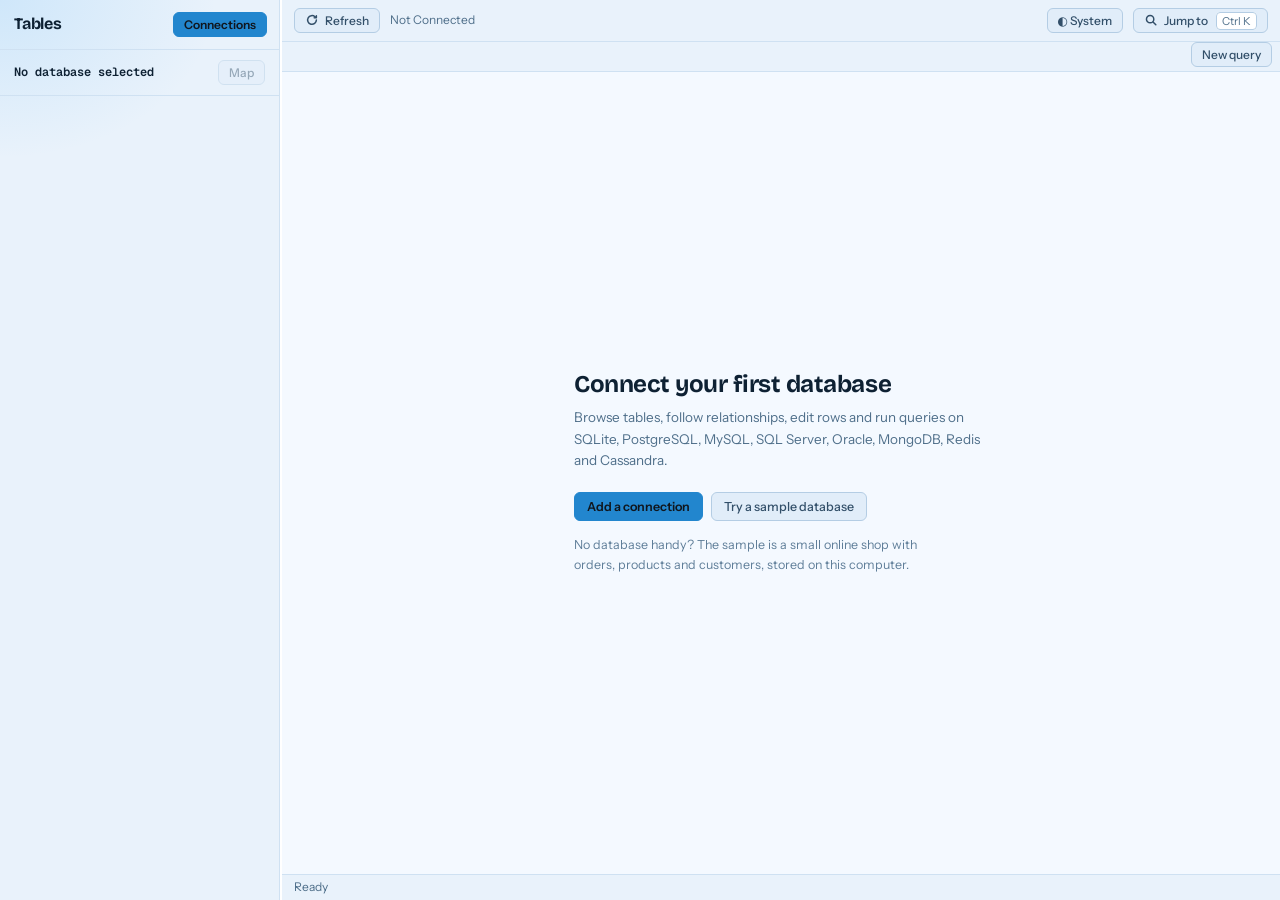
==== commit 3b145d84: "Keychain: ask once, stop on Deny, and say so On a Mac, Deny on the keychain prompt brought the next " ====
--- a/static/index.html
+++ b/static/index.html
@@ -3,7 +3,7 @@
 <head>
     <meta charset="UTF-8">
     <meta name="viewport" content="width=device-width, initial-scale=1.0">
-    <title>Database Visualizer</title>
+    <title>Cairn</title>
     <link rel="icon" href="data:image/svg+xml,%3Csvg xmlns='http://www.w3.org/2000/svg' viewBox='0 0 16 16'%3E%3Crect width='16' height='16' rx='3' fill='%2312161b'/%3E%3Cpath d='M3 4.5h10M3 8h10M3 11.5h10M6.5 4v8' stroke='%233fb8a5' stroke-width='1.4' fill='none'/%3E%3C/svg%3E">
     <link rel="stylesheet" href="/static/css/fonts.css?v=20261115a">
     <link rel="stylesheet" href="/static/css/styles.css?v=20261101a">
@@ -49,6 +49,11 @@
 
         <!-- Main content area -->
         <div class="main-content">
+            <!-- Shown only while the OS keychain will not give Cairn the key to its saved passwords (see connection.js) -->
+            <div class="keychain-banner" id="keychain-banner" role="alert" hidden>
+                <span class="keychain-banner-text">Saved passwords are locked: Cairn can't read its key from your keychain.</span>
+                <button type="button" class="btn btn-sm" id="keychain-unlock">Unlock</button>
+            </div>
             <!-- Toolbar -->
             <div class="toolbar">
                 <div class="toolbar-left">
--- a/static/css/theme.css
+++ b/static/css/theme.css
@@ -1155,3 +1155,69 @@
 /* the schema map: node headers wear the connection's colour */
 .map-node-head { fill: color-mix(in srgb, var(--accent) 20%, var(--raised)); }
 .map-node-title { font-family: var(--font-display); font-weight: 700; letter-spacing: -0.01em; }
+
+/* ---------- cells that understand their data ---------- */
+.data-table td.cell-num, .data-table th.th-num { text-align: right; font-variant-numeric: tabular-nums; }
+.cell-pill { display: inline-flex; align-items: center; gap: 6px; height: 20px; padding: 0 9px 0 7px; border-radius: 999px; font: 500 12px/1 var(--font-ui); letter-spacing: 0; vertical-align: middle; }
+.cell-pill::before { content: ''; width: 6px; height: 6px; border-radius: 50%; background: currentColor; flex: none; }
+.cell-pill-ok { color: var(--ok); background: color-mix(in srgb, var(--ok) 14%, transparent); }
+.cell-pill-warn { color: var(--pending); background: color-mix(in srgb, var(--pending) 14%, transparent); }
+.cell-pill-bad { color: var(--danger); background: color-mix(in srgb, var(--danger) 13%, transparent); }
+.cell-pill-info { color: var(--env-development); background: color-mix(in srgb, var(--env-development) 14%, transparent); }
+.cell-pill-off { color: var(--muted); background: color-mix(in srgb, var(--muted) 14%, transparent); }
+.cell-pill-plain { color: var(--text); background: var(--accent-wash); }
+.cell-pill-plain::before { background: var(--accent); }
+
+/* the save bar: floats at the bottom centre of the table whenever there are unsaved changes */
+.table-data-container { position: relative; }
+.tb-pending { display: flex; align-items: center; gap: 8px; position: absolute; left: 50%; bottom: 22px; z-index: 30;
+    padding: 7px 8px 7px 16px; border-radius: 14px; background: var(--raised); border: 1px solid var(--line-strong); box-shadow: var(--shadow-lg);
+    opacity: 0; transform: translate(-50%, 160%); pointer-events: none; transition: transform .45s var(--spring), opacity .2s; }
+.tb-pending.show { opacity: 1; transform: translate(-50%, 0); pointer-events: auto; }
+.tb-pending .tb-count { font-weight: 600; color: var(--text-strong); margin-right: 4px; white-space: nowrap; }
+.tb-group.tb-pending { margin-left: 0; padding-left: 16px; border-left: 1px solid var(--line-strong); }
+.tb-group + .tb-group.tb-pending { margin-left: 0; }
+
+.table-data-container .table-data-grid { padding-bottom: 70px; }
+
+/* ---------- the data grid, redrawn ----------
+   It fills the whole area (a few columns share the width; many scroll). The first column is a slim gutter: the row's
+   number, which turns into its checkbox when you hover or select. The header is a quiet sticky line, not a coloured
+   band. Text is set in the interface face and only numbers keep the monospace, so a row reads like a sentence instead
+   of a log. A row you point at gets a bar of the connection's colour on its left edge. */
+.data-table.selectable, .results-grid .data-table { width: 100%; min-width: max-content; }
+.data-table { font-family: var(--font-ui); font-size: 13px; }
+.data-table td.cell-num, .data-table td.fk, .data-table td.ref, .data-table td .json-preview, .data-table td.null { font-family: var(--font-data); font-size: 12.5px; }
+.data-table td.null { color: var(--faint); font-style: normal; font-size: 11.5px; letter-spacing: 0.02em; }
+
+.data-table thead th { background: color-mix(in srgb, var(--surface) 86%, transparent); backdrop-filter: blur(10px) saturate(1.2);
+    color: var(--muted); font: 600 12px var(--font-ui); letter-spacing: 0; padding: 11px 14px; border-bottom: 1px solid var(--line-strong); border-right: none; }
+.data-table th[data-sort] { color: var(--accent-strong); }
+.data-table th[data-sort] .th-content { color: var(--accent-strong); }
+
+.data-table td { padding: 9px 14px; border-bottom: 1px solid color-mix(in srgb, var(--line) 55%, transparent); }
+.data-table tbody tr:hover { background: color-mix(in srgb, var(--surface) 94%, var(--accent)); }
+.data-table tbody tr:has(.row-checkbox:checked) { background: var(--accent-wash); }
+
+/* the gutter: a row number that becomes a checkbox */
+.data-table.selectable th:first-child, .data-table.selectable td:first-child { width: 52px; min-width: 52px; max-width: 52px; padding: 0; text-align: center; }
+.data-table.selectable td:first-child { position: relative; box-shadow: inset 3px 0 0 transparent; transition: box-shadow .12s; }
+.data-table.selectable td:first-child .rowno { font: 11.5px var(--font-data); color: var(--faint); font-variant-numeric: tabular-nums; transition: opacity .1s; }
+.data-table.selectable td:first-child .row-checkbox { position: absolute; inset: 0; margin: auto; opacity: 0; transition: opacity .1s; }
+.data-table.selectable tbody tr:hover td:first-child { box-shadow: inset 3px 0 0 var(--accent); }
+.data-table.selectable tbody tr:hover .rowno, .data-table.selectable tbody tr:has(.row-checkbox:checked) .rowno { opacity: 0; }
+.data-table.selectable tbody tr:hover td:first-child .row-checkbox, .data-table.selectable td:first-child .row-checkbox:checked, .data-table.selectable td:first-child .row-checkbox:focus-visible { opacity: 1; }   /* as specific as the rule that hides it */
+.data-table.selectable tbody tr:has(.row-checkbox:checked) td:first-child { box-shadow: inset 3px 0 0 var(--accent); }
+.data-table.selectable thead th:first-child .select-all { vertical-align: middle; }
+
+/* column rules: faint vertical lines so a wide table reads in columns; the gutter's line is a touch stronger */
+.data-table thead th, .data-table td { border-right: 1px solid color-mix(in srgb, var(--line) 60%, transparent); }
+.data-table thead th:last-child, .data-table td:last-child { border-right: none; }
+.data-table.selectable thead th:first-child, .data-table.selectable td:first-child { border-right-color: var(--line-strong); }
+
+
+/* the OS keychain would not give Cairn the key to its saved passwords: a slim, calm bar until it does */
+.keychain-banner { display: flex; align-items: center; justify-content: center; gap: 14px; padding: 8px 14px; font-size: 13px; color: var(--text-strong);
+    background: var(--pending-wash); border-bottom: 1px solid color-mix(in srgb, var(--pending) 45%, var(--line)); flex: none; }
+.keychain-banner[hidden] { display: none; }
+.keychain-banner .btn { flex: none; }
